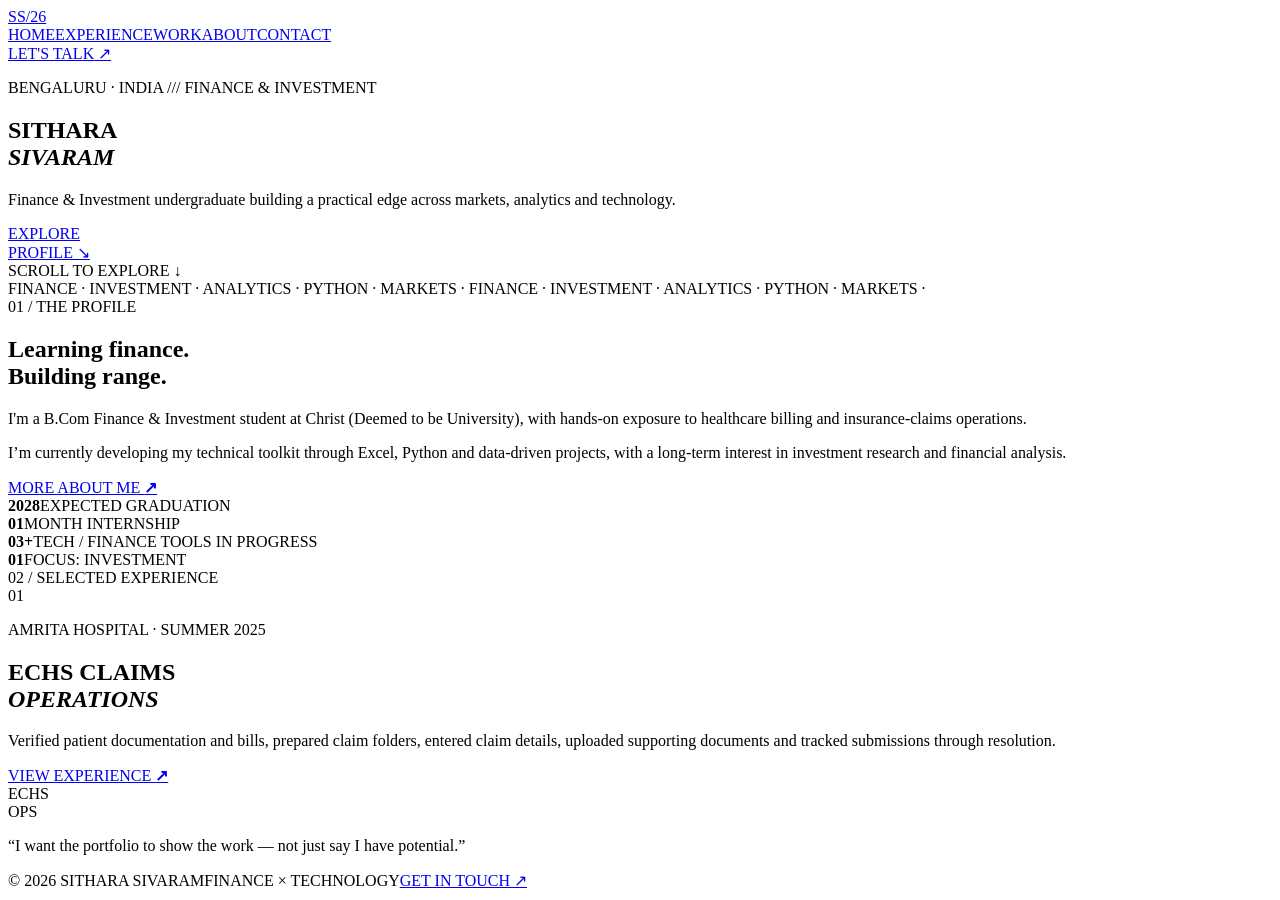
==== index.html @ b11762ed "Build animated portfolio homepage" ====
<!doctype html><html lang="en"><head><meta charset="utf-8"><meta name="viewport" content="width=device-width,initial-scale=1"><meta name="description" content="Sithara Sivaram — Finance & Investment portfolio"><title>SITHARA — Finance × Investment</title><link rel="preconnect" href="https://fonts.googleapis.com"><link rel="preconnect" href="https://fonts.gstatic.com" crossorigin><link href="https://fonts.googleapis.com/css2?family=DM+Mono:wght@400;500&family=Space+Grotesk:wght@400;500;600;700&display=swap" rel="stylesheet"><link rel="stylesheet" href="styles.css"></head><body><div class="noise"></div><div class="cursor"></div><header class="nav"><a class="logo" href="index.html">SS<span>/26</span></a><nav><a class="active" href="index.html">HOME</a><a href="experience.html">EXPERIENCE</a><a href="work.html">WORK</a><a href="about.html">ABOUT</a><a href="contact.html">CONTACT</a></nav><a class="nav-cta" href="contact.html">LET'S TALK ↗</a></header><main><section class="hero"><div class="hero-orb orb-a"></div><div class="hero-orb orb-b"></div><p class="eyebrow reveal">BENGALURU · INDIA <span>///</span> FINANCE & INVESTMENT</p><h1 class="reveal delay-1">SITHARA<br><em>SIVARAM</em></h1><div class="hero-bottom reveal delay-2"><p>Finance & Investment undergraduate building a practical edge across markets, analytics and technology.</p><a class="circle-link" href="experience.html">EXPLORE<br>PROFILE ↘</a></div><div class="scroll">SCROLL TO EXPLORE <span>↓</span></div></section><section class="marquee"><div>FINANCE · INVESTMENT · ANALYTICS · PYTHON · MARKETS · FINANCE · INVESTMENT · ANALYTICS · PYTHON · MARKETS · </div></section><section class="intro section-pad"><div class="section-label">01 / THE PROFILE</div><div class="split"><h2>Learning finance.<br><span>Building range.</span></h2><div><p class="large-copy">I'm a B.Com Finance & Investment student at Christ (Deemed to be University), with hands-on exposure to healthcare billing and insurance-claims operations.</p><p>I’m currently developing my technical toolkit through Excel, Python and data-driven projects, with a long-term interest in investment research and financial analysis.</p><a class="text-link" href="about.html">MORE ABOUT ME <b>↗</b></a></div></div></section><section class="stats"><div><strong>2028</strong><span>EXPECTED GRADUATION</span></div><div><strong>01</strong><span>MONTH INTERNSHIP</span></div><div><strong>03+</strong><span>TECH / FINANCE TOOLS IN PROGRESS</span></div><div><strong>01</strong><span>FOCUS: INVESTMENT</span></div></section><section class="feature section-pad"><div class="section-label">02 / SELECTED EXPERIENCE</div><div class="feature-card"><div class="card-number">01</div><div><p class="eyebrow">AMRITA HOSPITAL · SUMMER 2025</p><h2>ECHS CLAIMS<br><em>OPERATIONS</em></h2><p>Verified patient documentation and bills, prepared claim folders, entered claim details, uploaded supporting documents and tracked submissions through resolution.</p><a class="text-link" href="experience.html">VIEW EXPERIENCE <b>↗</b></a></div><div class="card-mark">ECHS<br>OPS</div></div></section><section class="statement"><p>“I want the portfolio to show the work — not just say I have potential.”</p></section></main><footer><span>© 2026 SITHARA SIVARAM</span><span>FINANCE × TECHNOLOGY</span><a href="contact.html">GET IN TOUCH ↗</a></footer><script src="script.js"></script></body></html>
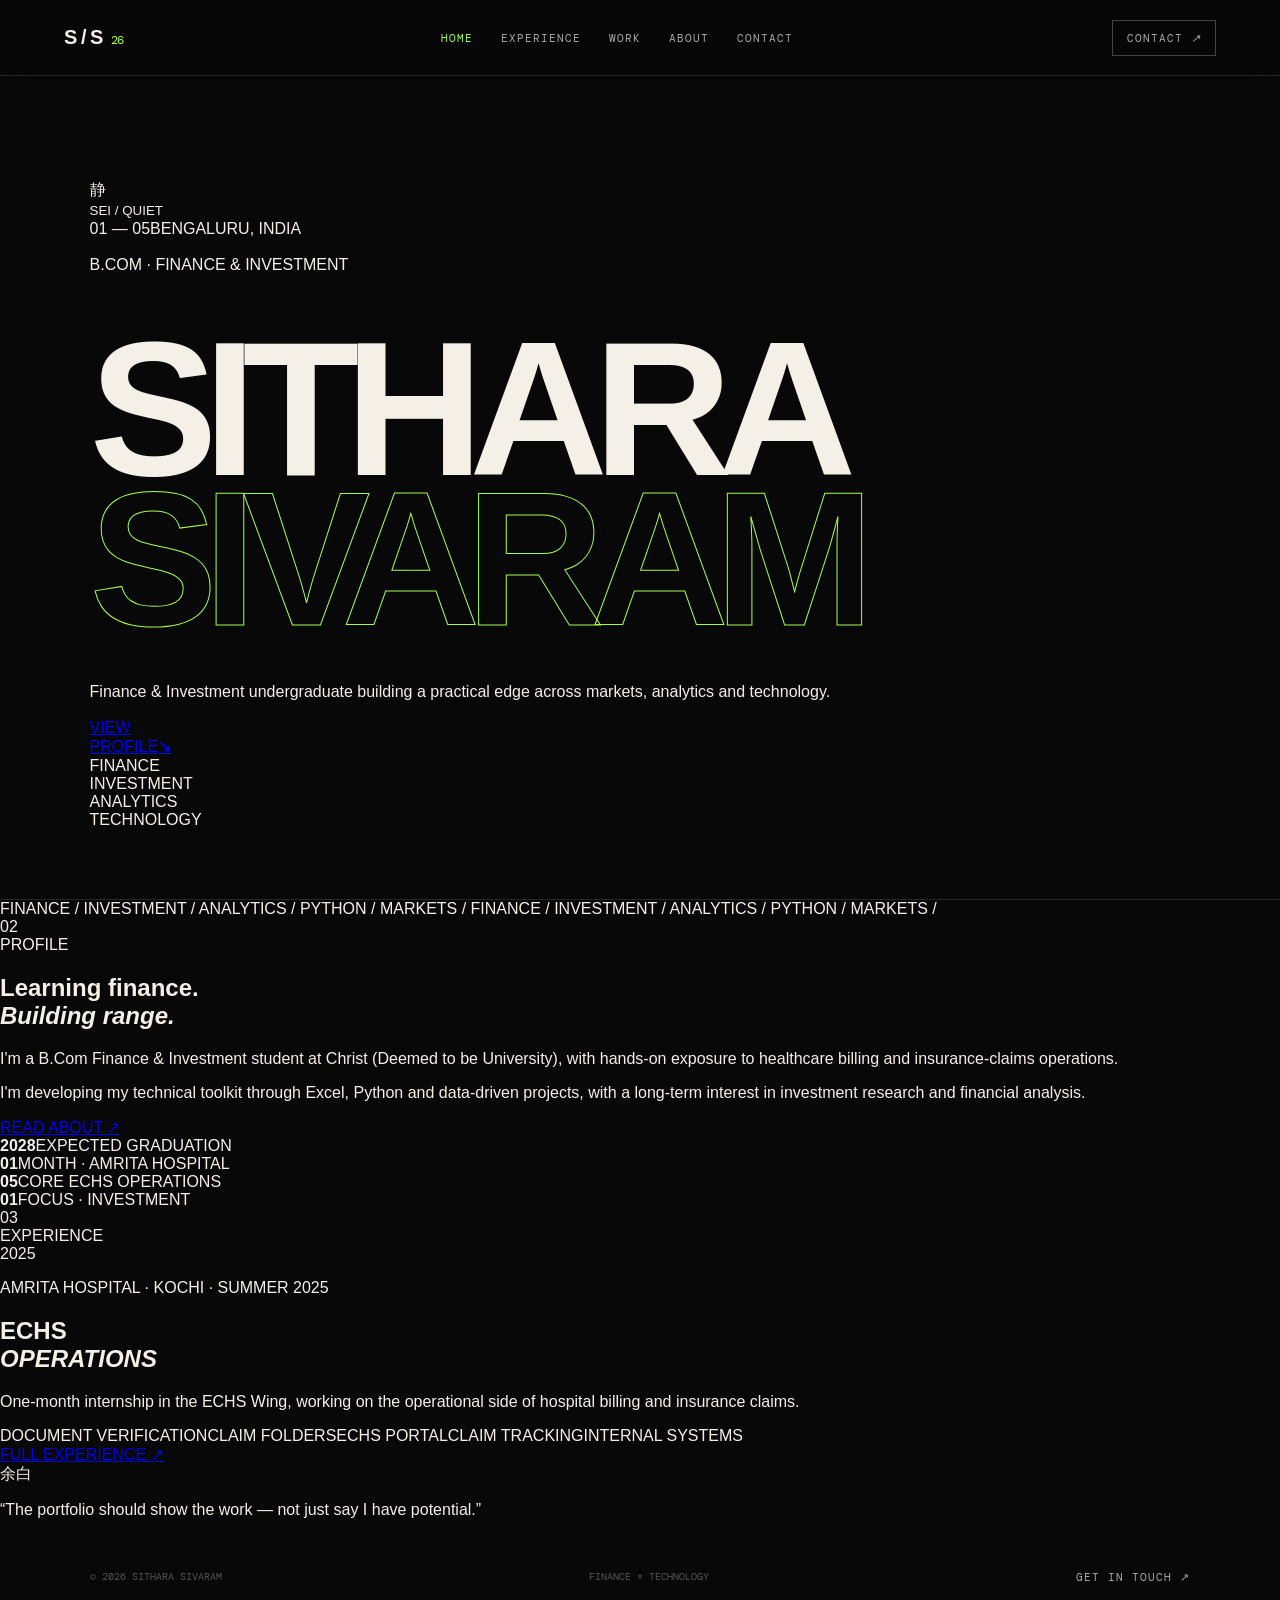
==== commit ed045999: "Redesign portfolio landing page in Japanese zen editorial style" ====
--- a/index.html
+++ b/index.html
@@ -1 +1 @@
-<!doctype html><html lang="en"><head><meta charset="utf-8"><meta name="viewport" content="width=device-width,initial-scale=1"><meta name="description" content="Sithara Sivaram — Finance & Investment portfolio"><title>SITHARA — Finance × Investment</title><link rel="preconnect" href="https://fonts.googleapis.com"><link rel="preconnect" href="https://fonts.gstatic.com" crossorigin><link href="https://fonts.googleapis.com/css2?family=DM+Mono:wght@400;500&family=Space+Grotesk:wght@400;500;600;700&display=swap" rel="stylesheet"><link rel="stylesheet" href="styles.css"></head><body><div class="noise"></div><div class="cursor"></div><header class="nav"><a class="logo" href="index.html">SS<span>/26</span></a><nav><a class="active" href="index.html">HOME</a><a href="experience.html">EXPERIENCE</a><a href="work.html">WORK</a><a href="about.html">ABOUT</a><a href="contact.html">CONTACT</a></nav><a class="nav-cta" href="contact.html">LET'S TALK ↗</a></header><main><section class="hero"><div class="hero-orb orb-a"></div><div class="hero-orb orb-b"></div><p class="eyebrow reveal">BENGALURU · INDIA <span>///</span> FINANCE & INVESTMENT</p><h1 class="reveal delay-1">SITHARA<br><em>SIVARAM</em></h1><div class="hero-bottom reveal delay-2"><p>Finance & Investment undergraduate building a practical edge across markets, analytics and technology.</p><a class="circle-link" href="experience.html">EXPLORE<br>PROFILE ↘</a></div><div class="scroll">SCROLL TO EXPLORE <span>↓</span></div></section><section class="marquee"><div>FINANCE · INVESTMENT · ANALYTICS · PYTHON · MARKETS · FINANCE · INVESTMENT · ANALYTICS · PYTHON · MARKETS · </div></section><section class="intro section-pad"><div class="section-label">01 / THE PROFILE</div><div class="split"><h2>Learning finance.<br><span>Building range.</span></h2><div><p class="large-copy">I'm a B.Com Finance & Investment student at Christ (Deemed to be University), with hands-on exposure to healthcare billing and insurance-claims operations.</p><p>I’m currently developing my technical toolkit through Excel, Python and data-driven projects, with a long-term interest in investment research and financial analysis.</p><a class="text-link" href="about.html">MORE ABOUT ME <b>↗</b></a></div></div></section><section class="stats"><div><strong>2028</strong><span>EXPECTED GRADUATION</span></div><div><strong>01</strong><span>MONTH INTERNSHIP</span></div><div><strong>03+</strong><span>TECH / FINANCE TOOLS IN PROGRESS</span></div><div><strong>01</strong><span>FOCUS: INVESTMENT</span></div></section><section class="feature section-pad"><div class="section-label">02 / SELECTED EXPERIENCE</div><div class="feature-card"><div class="card-number">01</div><div><p class="eyebrow">AMRITA HOSPITAL · SUMMER 2025</p><h2>ECHS CLAIMS<br><em>OPERATIONS</em></h2><p>Verified patient documentation and bills, prepared claim folders, entered claim details, uploaded supporting documents and tracked submissions through resolution.</p><a class="text-link" href="experience.html">VIEW EXPERIENCE <b>↗</b></a></div><div class="card-mark">ECHS<br>OPS</div></div></section><section class="statement"><p>“I want the portfolio to show the work — not just say I have potential.”</p></section></main><footer><span>© 2026 SITHARA SIVARAM</span><span>FINANCE × TECHNOLOGY</span><a href="contact.html">GET IN TOUCH ↗</a></footer><script src="script.js"></script></body></html>+<!doctype html><html lang="en"><head><meta charset="utf-8"><meta name="viewport" content="width=device-width,initial-scale=1"><meta name="description" content="Sithara Sivaram — Finance & Investment portfolio"><title>Sithara Sivaram — Finance & Investment</title><link rel="preconnect" href="https://fonts.googleapis.com"><link rel="preconnect" href="https://fonts.gstatic.com" crossorigin><link href="https://fonts.googleapis.com/css2?family=DM+Sans:wght@400;500;600&family=DM+Mono:wght@400;500&family=Playfair+Display:ital,wght@0,500;0,600;1,500;1,600&display=swap" rel="stylesheet"><link rel="stylesheet" href="styles.css"></head><body><div class="grain"></div><div class="cursor"></div><header class="nav"><a class="logo" href="index.html">S / S <span>26</span></a><nav><a class="active" href="index.html">HOME</a><a href="experience.html">EXPERIENCE</a><a href="work.html">WORK</a><a href="about.html">ABOUT</a><a href="contact.html">CONTACT</a></nav><a class="nav-cta" href="contact.html">CONTACT <i>↗</i></a></header><main><section class="hero zen-grid"><div class="hero-jp">静<br><small>SEI / QUIET</small></div><div class="hero-meta"><span>01 — 05</span><span>BENGALURU, INDIA</span></div><div class="hero-title"><p class="kicker reveal">B.COM · FINANCE & INVESTMENT</p><h1 class="reveal delay-1">SITHARA<br><em>SIVARAM</em></h1><div class="hero-rule"></div><p class="hero-intro reveal delay-2">Finance & Investment undergraduate building a practical edge across markets, analytics and technology.</p></div><a class="hero-stamp" href="experience.html"><span>VIEW<br>PROFILE</span><b>↘</b></a><div class="hero-side">FINANCE<br>INVESTMENT<br>ANALYTICS<br>TECHNOLOGY</div></section><section class="ticker"><div>FINANCE / INVESTMENT / ANALYTICS / PYTHON / MARKETS / FINANCE / INVESTMENT / ANALYTICS / PYTHON / MARKETS /</div></section><section class="profile section"><div class="section-index">02<br><span>PROFILE</span></div><div class="editorial-grid"><div><h2>Learning finance.<br><em>Building range.</em></h2></div><div class="copy"><p class="lead">I'm a B.Com Finance & Investment student at Christ (Deemed to be University), with hands-on exposure to healthcare billing and insurance-claims operations.</p><p>I'm developing my technical toolkit through Excel, Python and data-driven projects, with a long-term interest in investment research and financial analysis.</p><a class="line-link" href="about.html">READ ABOUT <span>↗</span></a></div></div></section><section class="numbers"><div><strong>2028</strong><span>EXPECTED GRADUATION</span></div><div><strong>01</strong><span>MONTH · AMRITA HOSPITAL</span></div><div><strong>05</strong><span>CORE ECHS OPERATIONS</span></div><div><strong>01</strong><span>FOCUS · INVESTMENT</span></div></section><section class="experience-teaser section"><div class="section-index">03<br><span>EXPERIENCE</span></div><div class="experience-layout"><div class="vertical-year">2025</div><div><p class="kicker">AMRITA HOSPITAL · KOCHI · SUMMER 2025</p><h2>ECHS<br><em>OPERATIONS</em></h2><p class="lead">One-month internship in the ECHS Wing, working on the operational side of hospital billing and insurance claims.</p><div class="mini-list"><span>DOCUMENT VERIFICATION</span><span>CLAIM FOLDERS</span><span>ECHS PORTAL</span><span>CLAIM TRACKING</span><span>INTERNAL SYSTEMS</span></div><a class="line-link" href="experience.html">FULL EXPERIENCE <span>↗</span></a></div></div></section><section class="manifesto"><div class="manifesto-mark">余白</div><p>“The portfolio should show the work — not just say I have potential.”</p></section></main><footer><span>© 2026 SITHARA SIVARAM</span><span>FINANCE × TECHNOLOGY</span><a href="contact.html">GET IN TOUCH ↗</a></footer><script src="script.js"></script></body></html>
--- a/styles.css
+++ b/styles.css
@@ -0,0 +1,2 @@
+*{box-sizing:border-box}html{scroll-behavior:smooth}body{margin:0;background:#080808;color:#f4f0e8;font-family:'Space Grotesk',sans-serif;overflow-x:hidden}.noise{position:fixed;inset:0;pointer-events:none;opacity:.045;z-index:50;background-image:url("data:image/svg+xml,%3Csvg viewBox='0 0 180 180' xmlns='http://www.w3.org/2000/svg'%3E%3Cfilter id='n'%3E%3CfeTurbulence type='fractalNoise' baseFrequency='.9' numOctaves='3' stitchTiles='stitch'/%3E%3C/filter%3E%3Crect width='100%25' height='100%25' filter='url(%23n)'/%3E%3C/svg%3E")}.nav{height:76px;padding:0 5vw;display:flex;align-items:center;justify-content:space-between;border-bottom:1px solid #262626;position:fixed;top:0;left:0;right:0;background:#080808dd;backdrop-filter:blur(18px);z-index:40}.logo{font-weight:700;font-size:20px;letter-spacing:-1px;color:#f4f0e8;text-decoration:none}.logo span{font:12px 'DM Mono';color:#a5ff4b;margin-left:4px}.nav nav{display:flex;gap:28px}.nav nav a,.nav-cta,footer a{font:11px 'DM Mono';letter-spacing:1px;color:#aaa;text-decoration:none;transition:.25s}.nav nav a:hover,.nav nav .active,.nav-cta:hover,footer a:hover{color:#a5ff4b}.nav-cta{border:1px solid #444;padding:10px 14px}.hero{min-height:100vh;padding:180px 7vw 70px;position:relative;display:flex;flex-direction:column;justify-content:space-between;overflow:hidden;border-bottom:1px solid #262626}.eyebrow,.section-label,.scroll{font:11px 'DM Mono';letter-spacing:1.5px;color:#929292}.eyebrow span{color:#a5ff4b}.hero h1{font-size:clamp(72px,15vw,210px);line-height:.78;letter-spacing:-.075em;margin:60px 0 50px;font-weight:600;position:relative;z-index:2}.hero h1 em,.feature-card h2 em{font-style:normal;color:#a5ff4b;-webkit-text-stroke:1px #a5ff4b;color:transparent}.hero-bottom{display:flex;justify-content:space-between;align-items:end;max-width:780px}.hero-bottom p{font-size:18px;line-height:1.5;max-width:450px;color:#b8b8b8}.circle-link{width:110px;height:110px;border:1px solid #555;border-radius:50%;display:grid;place-items:center;text-align:center;font:10px 'DM Mono';color:#f4f0e8;text-decoration:none;transition:.4s}.circle-link:hover{background:#a5ff4b;color:#080808;border-color:#a5ff4b;transform:rotate(12deg) scale(1.08)}.scroll{position:absolute;bottom:28px;right:7vw}.scroll span{color:#a5ff4b;margin-left:8px}.hero-orb{position:absolute;border-radius:50%;filter:blur(1px);opacity:.16}.orb-a{width:520px;height:520px;background:#a5ff4b;right:-220px;top:150px}.orb-b{width:280px;height:280px;background:#fff;right:18%;top:40%;opacity:.035}.marquee{overflow:hidden;border-bottom:1px solid #262626;white-space:nowrap;background:#a5ff4b;color:#080808}.marquee div{font-size:28px;font-weight:700;letter-spacing:-1px;padding:13px 0;animation:marquee 20s linear infinite}.section-pad{padding:130px 7vw}.section-label{margin-bottom:70px;color:#666}.split{display:grid;grid-template-columns:1.2fr 1fr;gap:10vw}.split h2{font-size:clamp(48px,7vw,100px);line-height:.9;letter-spacing:-.06em;margin:0}.split h2 span{color:#555}.large-copy{font-size:24px!important;line-height:1.35!important;color:#eee!important}.split p{font-size:16px;line-height:1.8;color:#999;max-width:580px}.text-link{display:inline-block;margin-top:35px;color:#a5ff4b;text-decoration:none;font:11px 'DM Mono';letter-spacing:1px;border-bottom:1px solid #a5ff4b;padding-bottom:8px}.text-link b{margin-left:14px}.stats{display:grid;grid-template-columns:repeat(4,1fr);border-top:1px solid #262626;border-bottom:1px solid #262626}.stats div{padding:45px 7vw;border-right:1px solid #262626}.stats div:last-child{border:0}.stats strong{display:block;font-size:52px;letter-spacing:-3px}.stats span{font:10px 'DM Mono';color:#666}.feature-card{min-height:480px;border:1px solid #333;display:grid;grid-template-columns:90px 1fr 180px;padding:45px;position:relative;overflow:hidden;transition:.4s}.feature-card:hover{border-color:#a5ff4b;transform:translateY(-8px)}.card-number{font:14px 'DM Mono';color:#666}.feature-card h2{font-size:clamp(55px,8vw,110px);line-height:.82;letter-spacing:-.07em;margin:25px 0}.feature-card p{max-width:600px;color:#999;line-height:1.7}.card-mark{font:700 70px/0.8 'DM Mono';color:#1c1c1c;align-self:center;transform:rotate(90deg);text-align:center}.statement{padding:170px 7vw;border-top:1px solid #262626;border-bottom:1px solid #262626}.statement p{font-size:clamp(42px,7vw,100px);line-height:.92;letter-spacing:-.06em;max-width:1100px;margin:0}.statement p:before{content:'“';color:#a5ff4b}footer{padding:35px 7vw;display:flex;justify-content:space-between;color:#555;font:10px 'DM Mono'}footer a{color:#aaa}.reveal{opacity:0;transform:translateY(30px);animation:reveal .9s cubic-bezier(.2,.8,.2,1) forwards}.delay-1{animation-delay:.12s}.delay-2{animation-delay:.24s}@keyframes reveal{to{opacity:1;transform:none}}@keyframes marquee{to{transform:translateX(-50%)}}@media(max-width:800px){.nav nav{display:none}.hero{padding-left:6vw;padding-right:6vw}.hero h1{font-size:21vw}.hero-bottom{display:block}.circle-link{margin-top:20px}.stats{grid-template-columns:1fr 1fr}.stats div{padding:28px 6vw}.split{grid-template-columns:1fr;gap:50px}.feature-card{grid-template-columns:35px 1fr;padding:25px}.card-mark{display:none}footer{flex-direction:column;gap:12px}}
+@media(prefers-reduced-motion:reduce){*,*:before,*:after{animation-duration:.01ms!important;animation-iteration-count:1!important;scroll-behavior:auto!important;transition:none!important}}
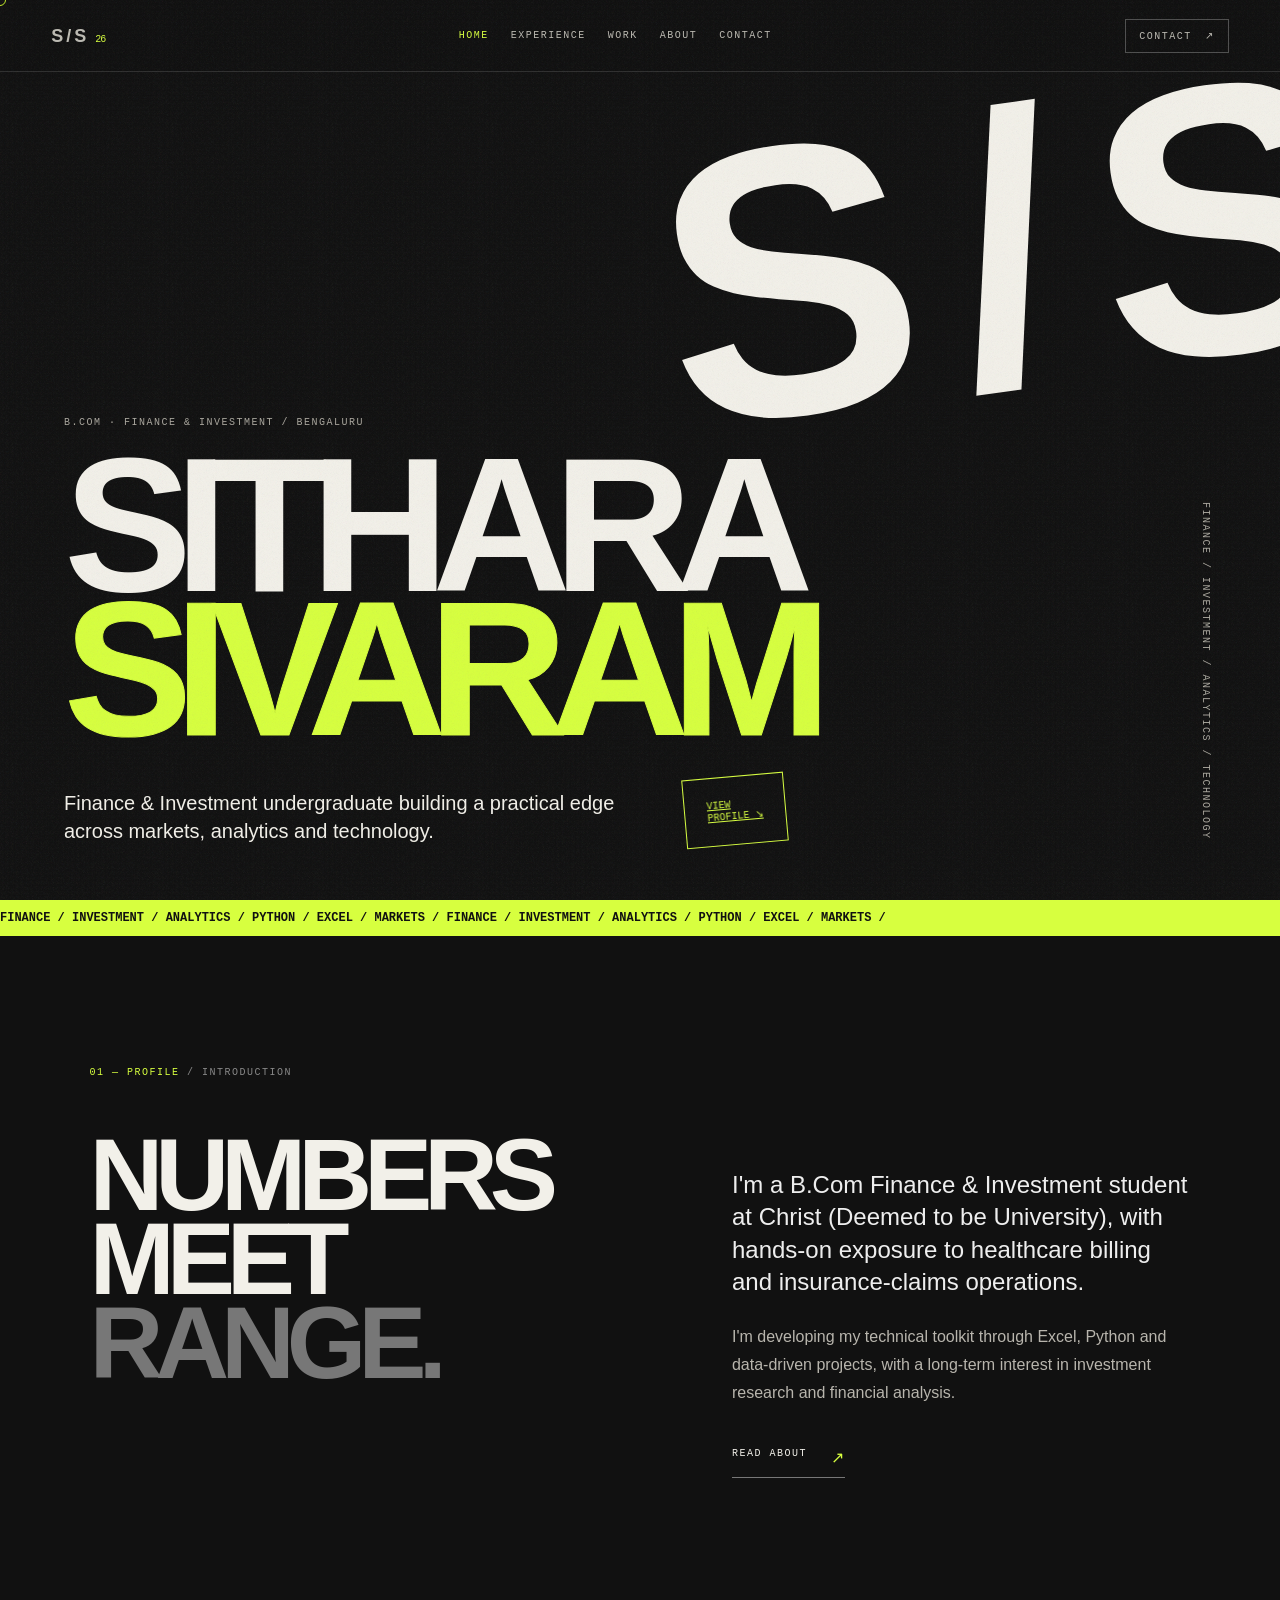
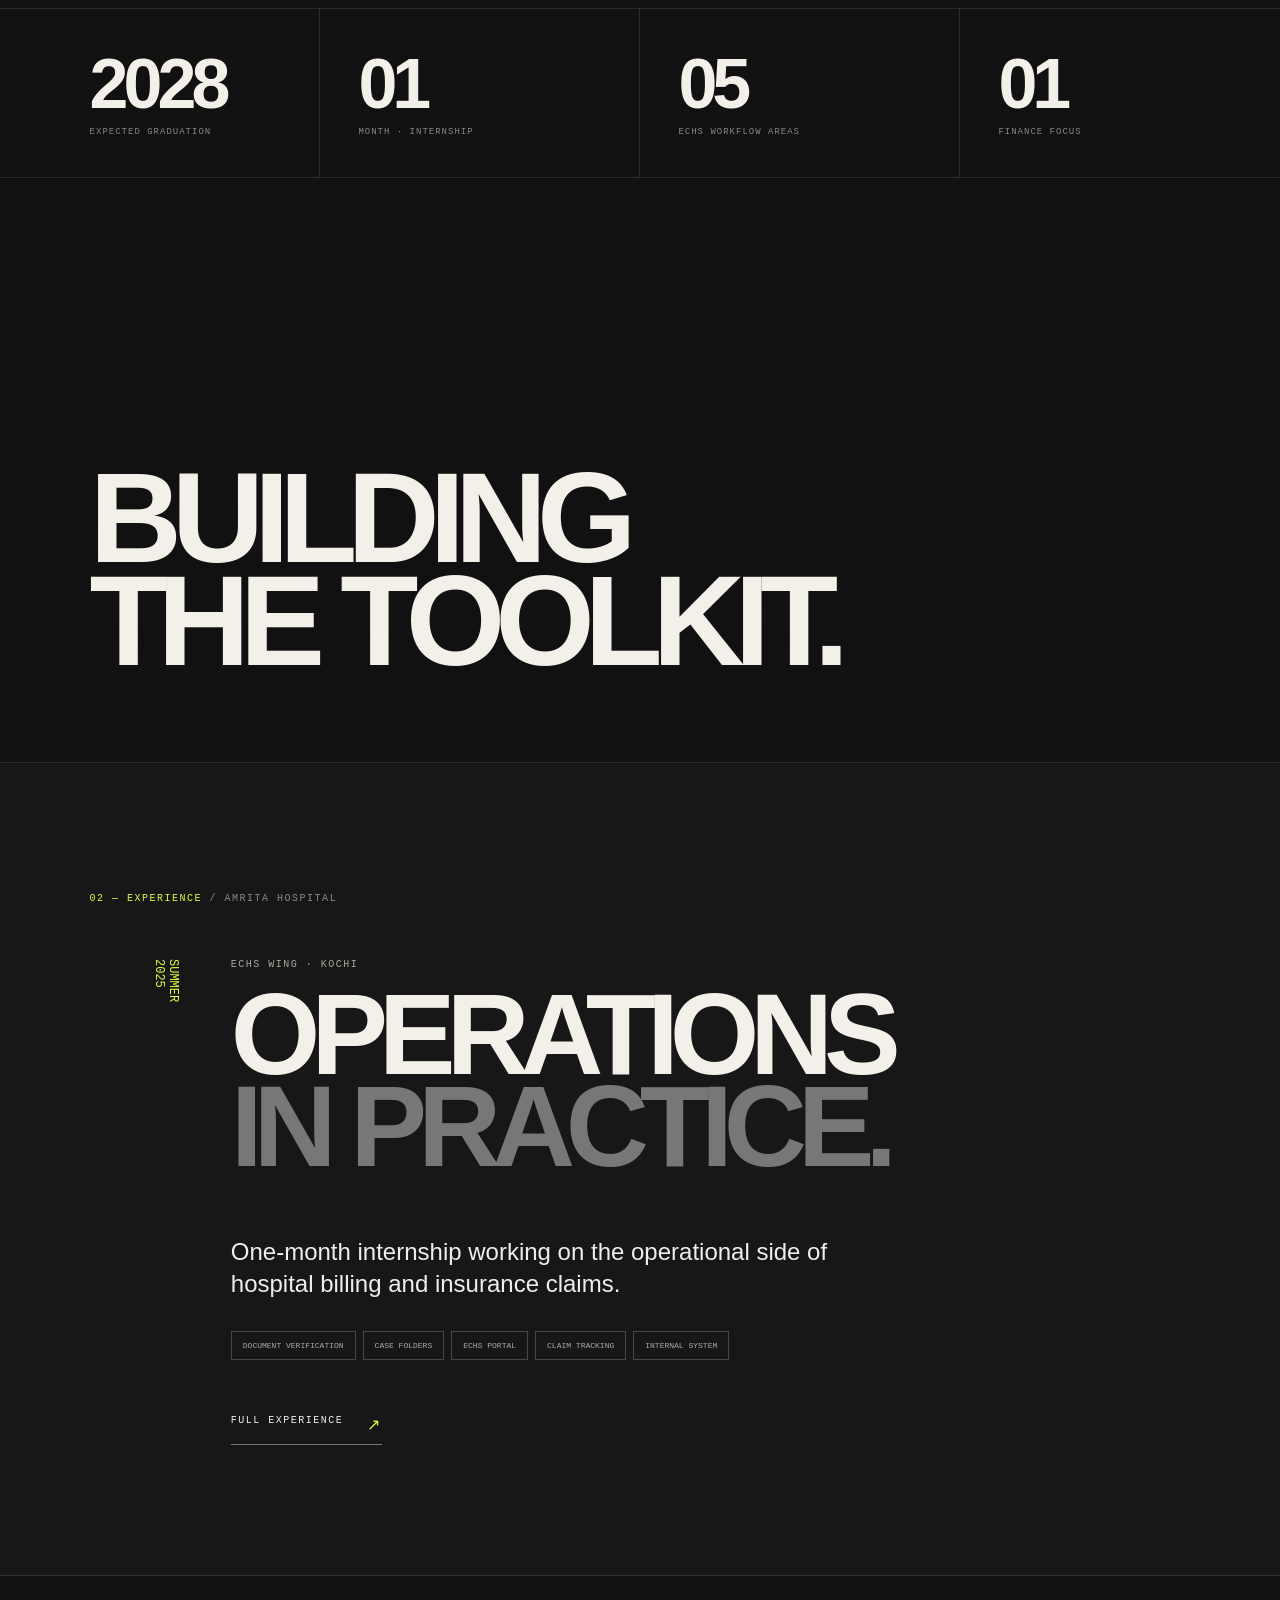
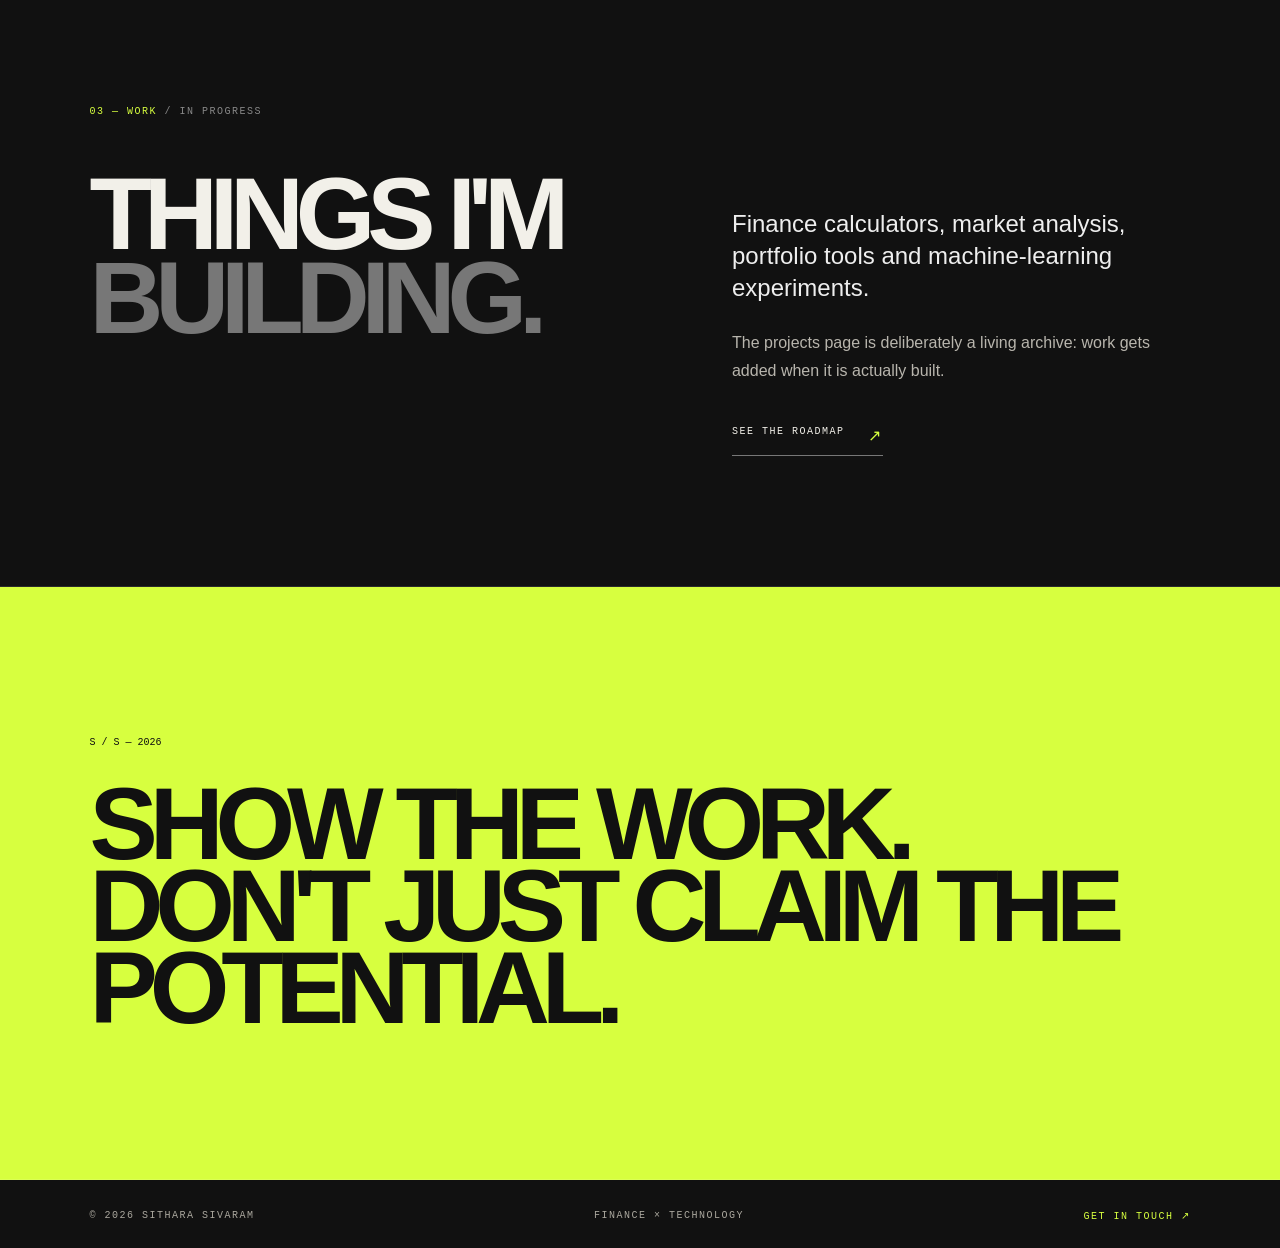
==== commit fbd70c1d: "Rebuild homepage as brutalist editorial portfolio" ====
--- a/index.html
+++ b/index.html
@@ -1 +1 @@
-<!doctype html><html lang="en"><head><meta charset="utf-8"><meta name="viewport" content="width=device-width,initial-scale=1"><meta name="description" content="Sithara Sivaram — Finance & Investment portfolio"><title>Sithara Sivaram — Finance & Investment</title><link rel="preconnect" href="https://fonts.googleapis.com"><link rel="preconnect" href="https://fonts.gstatic.com" crossorigin><link href="https://fonts.googleapis.com/css2?family=DM+Sans:wght@400;500;600&family=DM+Mono:wght@400;500&family=Playfair+Display:ital,wght@0,500;0,600;1,500;1,600&display=swap" rel="stylesheet"><link rel="stylesheet" href="styles.css"></head><body><div class="grain"></div><div class="cursor"></div><header class="nav"><a class="logo" href="index.html">S / S <span>26</span></a><nav><a class="active" href="index.html">HOME</a><a href="experience.html">EXPERIENCE</a><a href="work.html">WORK</a><a href="about.html">ABOUT</a><a href="contact.html">CONTACT</a></nav><a class="nav-cta" href="contact.html">CONTACT <i>↗</i></a></header><main><section class="hero zen-grid"><div class="hero-jp">静<br><small>SEI / QUIET</small></div><div class="hero-meta"><span>01 — 05</span><span>BENGALURU, INDIA</span></div><div class="hero-title"><p class="kicker reveal">B.COM · FINANCE & INVESTMENT</p><h1 class="reveal delay-1">SITHARA<br><em>SIVARAM</em></h1><div class="hero-rule"></div><p class="hero-intro reveal delay-2">Finance & Investment undergraduate building a practical edge across markets, analytics and technology.</p></div><a class="hero-stamp" href="experience.html"><span>VIEW<br>PROFILE</span><b>↘</b></a><div class="hero-side">FINANCE<br>INVESTMENT<br>ANALYTICS<br>TECHNOLOGY</div></section><section class="ticker"><div>FINANCE / INVESTMENT / ANALYTICS / PYTHON / MARKETS / FINANCE / INVESTMENT / ANALYTICS / PYTHON / MARKETS /</div></section><section class="profile section"><div class="section-index">02<br><span>PROFILE</span></div><div class="editorial-grid"><div><h2>Learning finance.<br><em>Building range.</em></h2></div><div class="copy"><p class="lead">I'm a B.Com Finance & Investment student at Christ (Deemed to be University), with hands-on exposure to healthcare billing and insurance-claims operations.</p><p>I'm developing my technical toolkit through Excel, Python and data-driven projects, with a long-term interest in investment research and financial analysis.</p><a class="line-link" href="about.html">READ ABOUT <span>↗</span></a></div></div></section><section class="numbers"><div><strong>2028</strong><span>EXPECTED GRADUATION</span></div><div><strong>01</strong><span>MONTH · AMRITA HOSPITAL</span></div><div><strong>05</strong><span>CORE ECHS OPERATIONS</span></div><div><strong>01</strong><span>FOCUS · INVESTMENT</span></div></section><section class="experience-teaser section"><div class="section-index">03<br><span>EXPERIENCE</span></div><div class="experience-layout"><div class="vertical-year">2025</div><div><p class="kicker">AMRITA HOSPITAL · KOCHI · SUMMER 2025</p><h2>ECHS<br><em>OPERATIONS</em></h2><p class="lead">One-month internship in the ECHS Wing, working on the operational side of hospital billing and insurance claims.</p><div class="mini-list"><span>DOCUMENT VERIFICATION</span><span>CLAIM FOLDERS</span><span>ECHS PORTAL</span><span>CLAIM TRACKING</span><span>INTERNAL SYSTEMS</span></div><a class="line-link" href="experience.html">FULL EXPERIENCE <span>↗</span></a></div></div></section><section class="manifesto"><div class="manifesto-mark">余白</div><p>“The portfolio should show the work — not just say I have potential.”</p></section></main><footer><span>© 2026 SITHARA SIVARAM</span><span>FINANCE × TECHNOLOGY</span><a href="contact.html">GET IN TOUCH ↗</a></footer><script src="script.js"></script></body></html>+<!doctype html><html lang="en"><head><meta charset="utf-8"><meta name="viewport" content="width=device-width,initial-scale=1"><meta name="description" content="Sithara Sivaram — Finance & Investment portfolio"><title>Sithara Sivaram — Finance & Investment</title><link rel="stylesheet" href="styles.css"></head><body><div class="progress"></div><div class="grain"></div><div class="cursor"></div><header class="nav"><a class="logo" href="index.html">S / S <span>26</span></a><nav><a class="active" href="index.html">HOME</a><a href="experience.html">EXPERIENCE</a><a href="work.html">WORK</a><a href="about.html">ABOUT</a><a href="contact.html">CONTACT</a></nav><a class="nav-cta" href="contact.html">CONTACT <i>↗</i></a></header><main><section class="hero"><div class="hero-content"><div class="eyebrow reveal">B.COM · FINANCE & INVESTMENT / BENGALURU</div><h1 class="reveal delay-1">SITHARA<br><em>SIVARAM</em></h1><div class="hero-sub"><p class="hero-intro reveal delay-2">Finance & Investment undergraduate building a practical edge across markets, analytics and technology.</p><a class="stamp" href="experience.html">VIEW<br>PROFILE ↘</a></div></div><div class="hero-side">FINANCE / INVESTMENT / ANALYTICS / TECHNOLOGY</div></section><section class="ticker"><div>FINANCE / INVESTMENT / ANALYTICS / PYTHON / EXCEL / MARKETS / FINANCE / INVESTMENT / ANALYTICS / PYTHON / EXCEL / MARKETS /</div></section><section class="section"><div class="section-index">01 — PROFILE <span>/ INTRODUCTION</span></div><div class="editorial-grid"><div><h2>NUMBERS<br>MEET <em>RANGE.</em></h2></div><div class="copy"><p class="lead">I'm a B.Com Finance & Investment student at Christ (Deemed to be University), with hands-on exposure to healthcare billing and insurance-claims operations.</p><p>I'm developing my technical toolkit through Excel, Python and data-driven projects, with a long-term interest in investment research and financial analysis.</p><a class="line-link" href="about.html">READ ABOUT <span>↗</span></a></div></div></section><section class="numbers"><div><strong>2028</strong><span>EXPECTED GRADUATION</span></div><div><strong>01</strong><span>MONTH · INTERNSHIP</span></div><div><strong>05</strong><span>ECHS WORKFLOW AREAS</span></div><div><strong>01</strong><span>FINANCE FOCUS</span></div></section><section class="image-break"><h2>BUILDING<br><span>THE TOOLKIT.</span></h2></section><section class="section experience-teaser"><div class="section-index">02 — EXPERIENCE <span>/ AMRITA HOSPITAL</span></div><div class="experience-layout"><div class="vertical-year">SUMMER<br>2025</div><div><div class="eyebrow">ECHS WING · KOCHI</div><h2>OPERATIONS<br><em>IN PRACTICE.</em></h2><div class="copy"><p class="lead">One-month internship working on the operational side of hospital billing and insurance claims.</p></div><div class="mini-list"><span>DOCUMENT VERIFICATION</span><span>CASE FOLDERS</span><span>ECHS PORTAL</span><span>CLAIM TRACKING</span><span>INTERNAL SYSTEM</span></div><a class="line-link" href="experience.html">FULL EXPERIENCE <span>↗</span></a></div></div></section><section class="section"><div class="section-index">03 — WORK <span>/ IN PROGRESS</span></div><div class="editorial-grid"><div><h2>THINGS I'M<br><em>BUILDING.</em></h2></div><div class="copy"><p class="lead">Finance calculators, market analysis, portfolio tools and machine-learning experiments.</p><p>The projects page is deliberately a living archive: work gets added when it is actually built.</p><a class="line-link" href="work.html">SEE THE ROADMAP <span>↗</span></a></div></div></section><section class="manifesto"><div class="manifesto-mark">S / S — 2026</div><p>SHOW THE WORK.<br>DON'T JUST CLAIM THE POTENTIAL.</p></section></main><footer><span>© 2026 SITHARA SIVARAM</span><span>FINANCE × TECHNOLOGY</span><a href="contact.html">GET IN TOUCH ↗</a></footer><script src="script.js"></script></body></html>
--- a/styles.css
+++ b/styles.css
@@ -1,2 +1 @@
-*{box-sizing:border-box}html{scroll-behavior:smooth}body{margin:0;background:#080808;color:#f4f0e8;font-family:'Space Grotesk',sans-serif;overflow-x:hidden}.noise{position:fixed;inset:0;pointer-events:none;opacity:.045;z-index:50;background-image:url("data:image/svg+xml,%3Csvg viewBox='0 0 180 180' xmlns='http://www.w3.org/2000/svg'%3E%3Cfilter id='n'%3E%3CfeTurbulence type='fractalNoise' baseFrequency='.9' numOctaves='3' stitchTiles='stitch'/%3E%3C/filter%3E%3Crect width='100%25' height='100%25' filter='url(%23n)'/%3E%3C/svg%3E")}.nav{height:76px;padding:0 5vw;display:flex;align-items:center;justify-content:space-between;border-bottom:1px solid #262626;position:fixed;top:0;left:0;right:0;background:#080808dd;backdrop-filter:blur(18px);z-index:40}.logo{font-weight:700;font-size:20px;letter-spacing:-1px;color:#f4f0e8;text-decoration:none}.logo span{font:12px 'DM Mono';color:#a5ff4b;margin-left:4px}.nav nav{display:flex;gap:28px}.nav nav a,.nav-cta,footer a{font:11px 'DM Mono';letter-spacing:1px;color:#aaa;text-decoration:none;transition:.25s}.nav nav a:hover,.nav nav .active,.nav-cta:hover,footer a:hover{color:#a5ff4b}.nav-cta{border:1px solid #444;padding:10px 14px}.hero{min-height:100vh;padding:180px 7vw 70px;position:relative;display:flex;flex-direction:column;justify-content:space-between;overflow:hidden;border-bottom:1px solid #262626}.eyebrow,.section-label,.scroll{font:11px 'DM Mono';letter-spacing:1.5px;color:#929292}.eyebrow span{color:#a5ff4b}.hero h1{font-size:clamp(72px,15vw,210px);line-height:.78;letter-spacing:-.075em;margin:60px 0 50px;font-weight:600;position:relative;z-index:2}.hero h1 em,.feature-card h2 em{font-style:normal;color:#a5ff4b;-webkit-text-stroke:1px #a5ff4b;color:transparent}.hero-bottom{display:flex;justify-content:space-between;align-items:end;max-width:780px}.hero-bottom p{font-size:18px;line-height:1.5;max-width:450px;color:#b8b8b8}.circle-link{width:110px;height:110px;border:1px solid #555;border-radius:50%;display:grid;place-items:center;text-align:center;font:10px 'DM Mono';color:#f4f0e8;text-decoration:none;transition:.4s}.circle-link:hover{background:#a5ff4b;color:#080808;border-color:#a5ff4b;transform:rotate(12deg) scale(1.08)}.scroll{position:absolute;bottom:28px;right:7vw}.scroll span{color:#a5ff4b;margin-left:8px}.hero-orb{position:absolute;border-radius:50%;filter:blur(1px);opacity:.16}.orb-a{width:520px;height:520px;background:#a5ff4b;right:-220px;top:150px}.orb-b{width:280px;height:280px;background:#fff;right:18%;top:40%;opacity:.035}.marquee{overflow:hidden;border-bottom:1px solid #262626;white-space:nowrap;background:#a5ff4b;color:#080808}.marquee div{font-size:28px;font-weight:700;letter-spacing:-1px;padding:13px 0;animation:marquee 20s linear infinite}.section-pad{padding:130px 7vw}.section-label{margin-bottom:70px;color:#666}.split{display:grid;grid-template-columns:1.2fr 1fr;gap:10vw}.split h2{font-size:clamp(48px,7vw,100px);line-height:.9;letter-spacing:-.06em;margin:0}.split h2 span{color:#555}.large-copy{font-size:24px!important;line-height:1.35!important;color:#eee!important}.split p{font-size:16px;line-height:1.8;color:#999;max-width:580px}.text-link{display:inline-block;margin-top:35px;color:#a5ff4b;text-decoration:none;font:11px 'DM Mono';letter-spacing:1px;border-bottom:1px solid #a5ff4b;padding-bottom:8px}.text-link b{margin-left:14px}.stats{display:grid;grid-template-columns:repeat(4,1fr);border-top:1px solid #262626;border-bottom:1px solid #262626}.stats div{padding:45px 7vw;border-right:1px solid #262626}.stats div:last-child{border:0}.stats strong{display:block;font-size:52px;letter-spacing:-3px}.stats span{font:10px 'DM Mono';color:#666}.feature-card{min-height:480px;border:1px solid #333;display:grid;grid-template-columns:90px 1fr 180px;padding:45px;position:relative;overflow:hidden;transition:.4s}.feature-card:hover{border-color:#a5ff4b;transform:translateY(-8px)}.card-number{font:14px 'DM Mono';color:#666}.feature-card h2{font-size:clamp(55px,8vw,110px);line-height:.82;letter-spacing:-.07em;margin:25px 0}.feature-card p{max-width:600px;color:#999;line-height:1.7}.card-mark{font:700 70px/0.8 'DM Mono';color:#1c1c1c;align-self:center;transform:rotate(90deg);text-align:center}.statement{padding:170px 7vw;border-top:1px solid #262626;border-bottom:1px solid #262626}.statement p{font-size:clamp(42px,7vw,100px);line-height:.92;letter-spacing:-.06em;max-width:1100px;margin:0}.statement p:before{content:'“';color:#a5ff4b}footer{padding:35px 7vw;display:flex;justify-content:space-between;color:#555;font:10px 'DM Mono'}footer a{color:#aaa}.reveal{opacity:0;transform:translateY(30px);animation:reveal .9s cubic-bezier(.2,.8,.2,1) forwards}.delay-1{animation-delay:.12s}.delay-2{animation-delay:.24s}@keyframes reveal{to{opacity:1;transform:none}}@keyframes marquee{to{transform:translateX(-50%)}}@media(max-width:800px){.nav nav{display:none}.hero{padding-left:6vw;padding-right:6vw}.hero h1{font-size:21vw}.hero-bottom{display:block}.circle-link{margin-top:20px}.stats{grid-template-columns:1fr 1fr}.stats div{padding:28px 6vw}.split{grid-template-columns:1fr;gap:50px}.feature-card{grid-template-columns:35px 1fr;padding:25px}.card-mark{display:none}footer{flex-direction:column;gap:12px}}
-@media(prefers-reduced-motion:reduce){*,*:before,*:after{animation-duration:.01ms!important;animation-iteration-count:1!important;scroll-behavior:auto!important;transition:none!important}}+*{box-sizing:border-box}html{scroll-behavior:smooth}body{margin:0;background:#111;color:#f2f0e9;font-family:Arial,Helvetica,sans-serif;overflow-x:hidden}.grain{position:fixed;inset:0;pointer-events:none;z-index:90;opacity:.07;background-image:url("data:image/svg+xml,%3Csvg xmlns='http://www.w3.org/2000/svg' width='160' height='160'%3E%3Cfilter id='n'%3E%3CfeTurbulence baseFrequency='.8' numOctaves='4' stitchTiles='stitch'/%3E%3C/filter%3E%3Crect width='100%25' height='100%25' filter='url(%23n)'/%3E%3C/svg%3E")}.cursor{position:fixed;width:12px;height:12px;border:1px solid #d7ff3f;border-radius:50%;pointer-events:none;z-index:100;transform:translate(-50%,-50%);transition:.25s;mix-blend-mode:difference}.cursor.on{width:45px;height:45px;background:#d7ff3f;border-color:#d7ff3f}.progress{position:fixed;left:0;top:0;height:3px;width:0;background:#d7ff3f;z-index:110}.nav{height:72px;padding:0 4vw;display:flex;align-items:center;justify-content:space-between;position:fixed;inset:0 0 auto;background:#111d;backdrop-filter:blur(16px);border-bottom:1px solid #ffffff22;z-index:50}.logo{font:800 18px/1 Arial;color:#f2f0e9;text-decoration:none;letter-spacing:-1px}.logo span{color:#d7ff3f;font:10px monospace;margin-left:6px}.nav nav{display:flex;gap:22px}.nav a{color:#bdbbb3;text-decoration:none}.nav nav a,.nav-cta,footer{font:10px monospace;letter-spacing:1.5px}.nav nav a:hover,.nav nav .active,.nav-cta:hover,footer a:hover{color:#d7ff3f}.nav-cta{border:1px solid #ffffff44;padding:10px 13px}.nav-cta i{font-style:normal;margin-left:6px}.hero{min-height:100vh;padding:120px 5vw 55px;position:relative;display:flex;align-items:flex-end;overflow:hidden;background:linear-gradient(90deg,#111c 0%,#1118 45%,#1113),url('https://images.unsplash.com/photo-1519501025264-65ba15a82390?auto=format&fit=crop&w=2200&q=85') center/cover}.hero:before{content:'S / S';position:absolute;right:-3vw;top:12vh;font:900 clamp(180px,30vw,520px)/.75 Arial;letter-spacing:-.09em;color:#fff08;transform:rotate(-8deg)}.hero-content{position:relative;z-index:2;max-width:1150px}.eyebrow,.section-index,.hero-side,.meta,.tag,footer{font-family:monospace;letter-spacing:1.5px;color:#aaa79e;font-size:10px}.hero h1{font-size:clamp(78px,15vw,220px);line-height:.75;letter-spacing:-.09em;margin:25px 0 35px;font-weight:900}.hero h1 em{font-style:normal;color:#d7ff3f;-webkit-text-stroke:1px #d7ff3f}.hero-sub{display:flex;gap:30px;align-items:flex-end;max-width:850px}.hero-intro{font-size:20px;line-height:1.4;max-width:590px;margin:0}.stamp{border:1px solid #d7ff3f;color:#d7ff3f;padding:22px;font:10px monospace;transform:rotate(-5deg);transition:.4s}.stamp:hover{background:#d7ff3f;color:#111;transform:rotate(4deg) scale(1.08)}.hero-side{position:absolute;right:5vw;bottom:60px;writing-mode:vertical-rl;line-height:2.1}.ticker{background:#d7ff3f;color:#111;white-space:nowrap;overflow:hidden;border-bottom:1px solid #111}.ticker div{padding:11px 0;font:700 12px monospace;animation:marquee 22s linear infinite}.section{padding:130px 7vw;border-bottom:1px solid #ffffff1c;position:relative}.section-index{margin-bottom:55px;color:#d7ff3f}.section-index span{color:#888}.editorial-grid{display:grid;grid-template-columns:1.15fr 1fr;gap:9vw}.section h2{font-size:clamp(54px,8vw,120px);line-height:.82;letter-spacing:-.08em;margin:0;font-weight:900}.section h2 em{font-style:normal;color:#777}.copy{padding-top:12px}.copy p{font-size:16px;line-height:1.75;color:#b8b5ad;max-width:600px}.copy .lead{font-size:24px;line-height:1.35;color:#eee}.line-link{display:inline-flex;gap:24px;color:#f2f0e9;text-decoration:none;border-bottom:1px solid #777;padding-bottom:9px;margin-top:25px;font:10px monospace;letter-spacing:1.5px}.line-link span{color:#d7ff3f;font-size:16px}.line-link:hover{gap:40px;color:#d7ff3f}.numbers{display:grid;grid-template-columns:repeat(4,1fr);border-bottom:1px solid #ffffff1c}.numbers div{padding:40px 3vw;border-right:1px solid #ffffff1c}.numbers div:first-child{padding-left:7vw}.numbers div:last-child{border:0}.numbers strong{display:block;font:900 70px/1 Arial;letter-spacing:-5px;color:#f2f0e9}.numbers span{display:block;margin-top:8px;font:9px monospace;letter-spacing:1px;color:#888}.image-break{min-height:65vh;background:linear-gradient(#1113,#111a),url('https://images.unsplash.com/photo-1511818966892-d7d671e672a2?auto=format&fit=crop&w=2200&q=85') center/cover fixed;display:flex;align-items:flex-end;padding:7vw;border-bottom:1px solid #ffffff1c}.image-break h2{font-size:clamp(55px,10vw,150px);line-height:.8;letter-spacing:-.08em;margin:0;max-width:900px}.experience-teaser{background:#171717}.experience-layout{display:grid;grid-template-columns:90px 1fr;gap:4vw}.vertical-year{font:12px monospace;color:#d7ff3f;writing-mode:vertical-rl}.experience-layout h2{font-size:clamp(60px,9vw,140px);line-height:.8;letter-spacing:-.08em;margin:18px 0 28px}.mini-list{display:flex;flex-wrap:wrap;gap:7px;margin:30px 0}.mini-list span{border:1px solid #ffffff35;padding:9px 11px;font:8px monospace;color:#aaa}.dark-card{border:1px solid #ffffff22;padding:30px;background:#0c0c0c}.manifesto{padding:150px 7vw;border-bottom:1px solid #ffffff1c;background:#d7ff3f;color:#111}.manifesto p{font:900 clamp(48px,8vw,130px)/.8 Arial;letter-spacing:-.08em;max-width:1150px;margin:0}.manifesto-mark{font:10px monospace;margin-bottom:35px}footer{padding:30px 7vw;display:flex;justify-content:space-between;gap:20px}footer a{color:#d7ff3f;text-decoration:none}.reveal{opacity:0;transform:translateY(35px);animation:reveal .9s .1s forwards}.delay-1{animation-delay:.2s}.delay-2{animation-delay:.3s}.scroll-reveal{opacity:0;transform:translateY(30px);transition:.8s}.scroll-reveal.is-visible{opacity:1;transform:none}.tilt{transform-style:preserve-3d;transition:transform .15s}@keyframes reveal{to{opacity:1;transform:none}}@keyframes marquee{to{transform:translateX(-50%)}}@media(max-width:800px){.nav nav{display:none}.hero{padding:120px 6vw 65px;background-position:60% center}.hero h1{font-size:23vw}.hero-sub{display:block}.hero-intro{font-size:17px}.stamp{display:inline-block;margin-top:25px}.hero-side{display:none}.section{padding:90px 6vw}.editorial-grid{grid-template-columns:1fr;gap:45px}.numbers{grid-template-columns:1fr 1fr}.numbers div,.numbers div:first-child{padding:28px 6vw}.numbers strong{font-size:52px}.image-break{min-height:50vh;background-attachment:scroll}.experience-layout{grid-template-columns:35px 1fr}.manifesto{padding:100px 6vw}footer{padding:25px 6vw;flex-direction:column}}@media(prefers-reduced-motion:reduce){*,*:before,*:after{animation-duration:.01ms!important;animation-iteration-count:1!important;scroll-behavior:auto!important;transition:none!important}.image-break{background-attachment:scroll}}
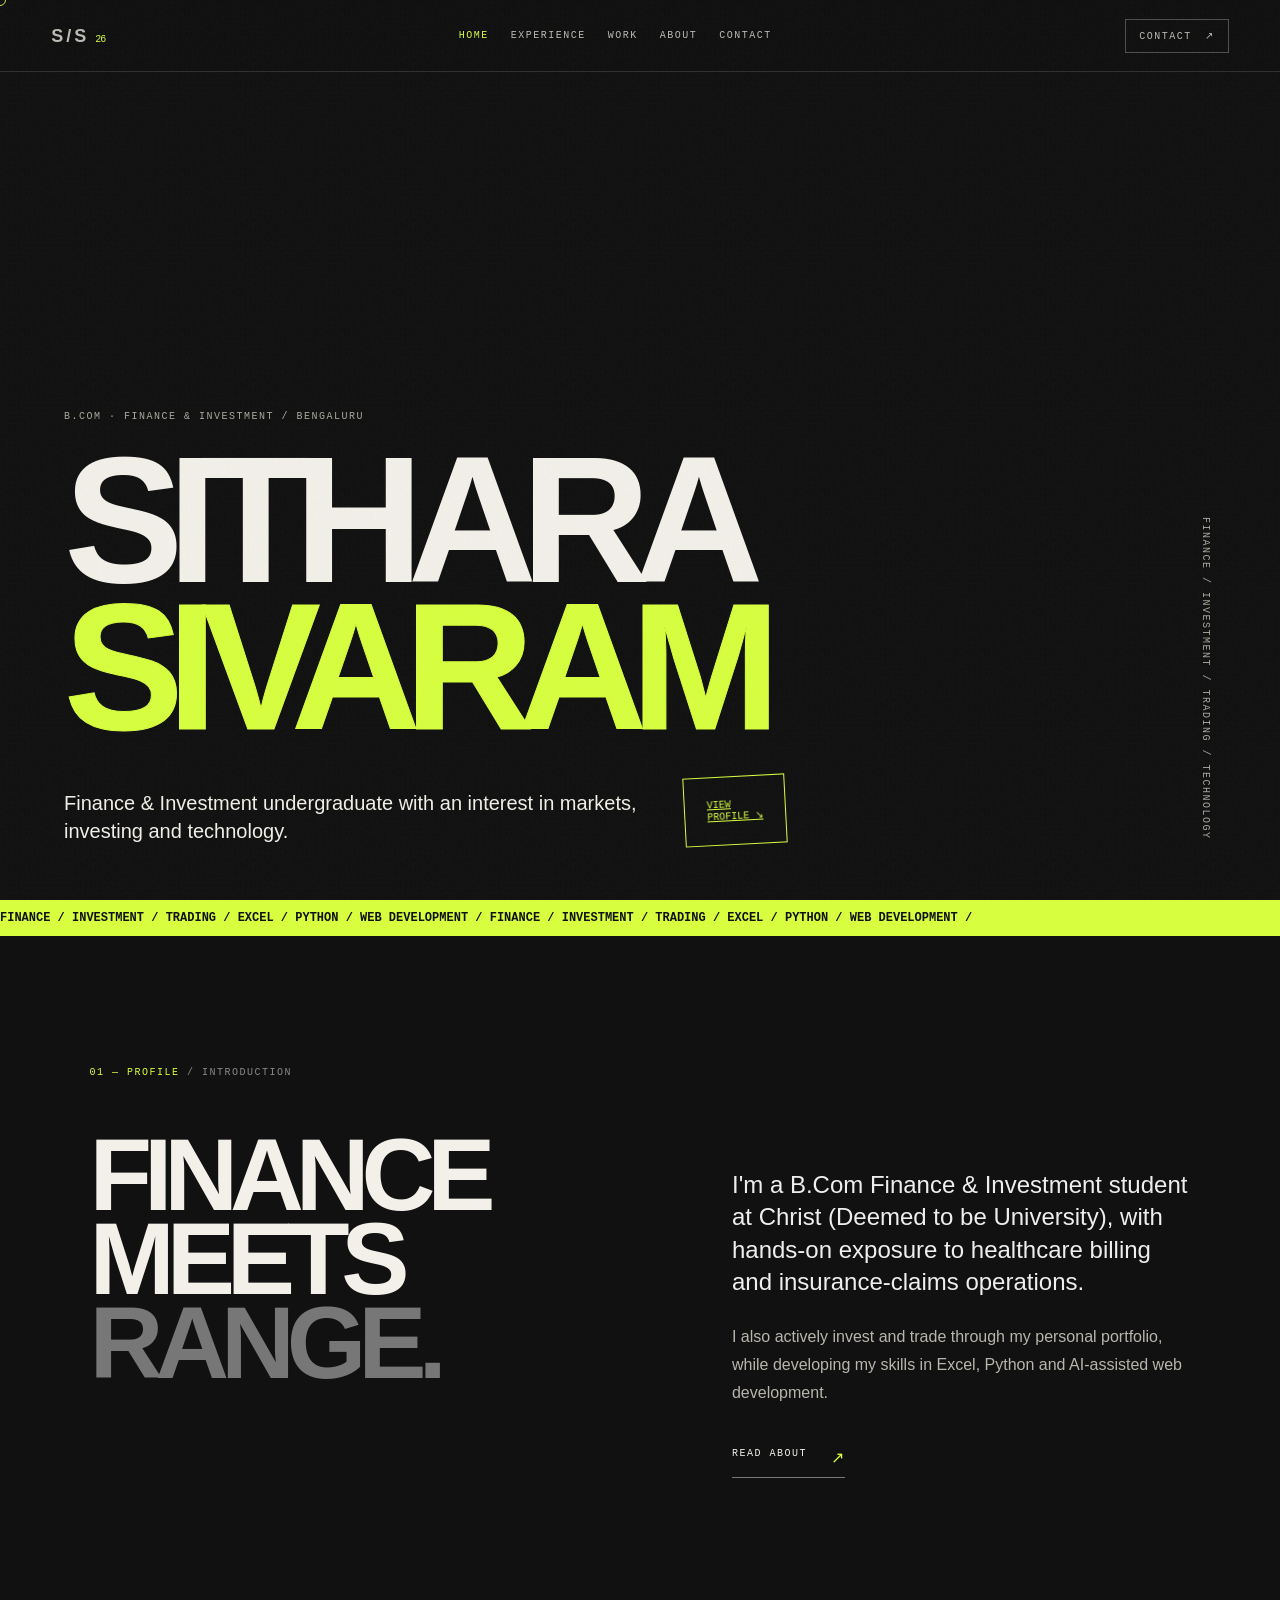
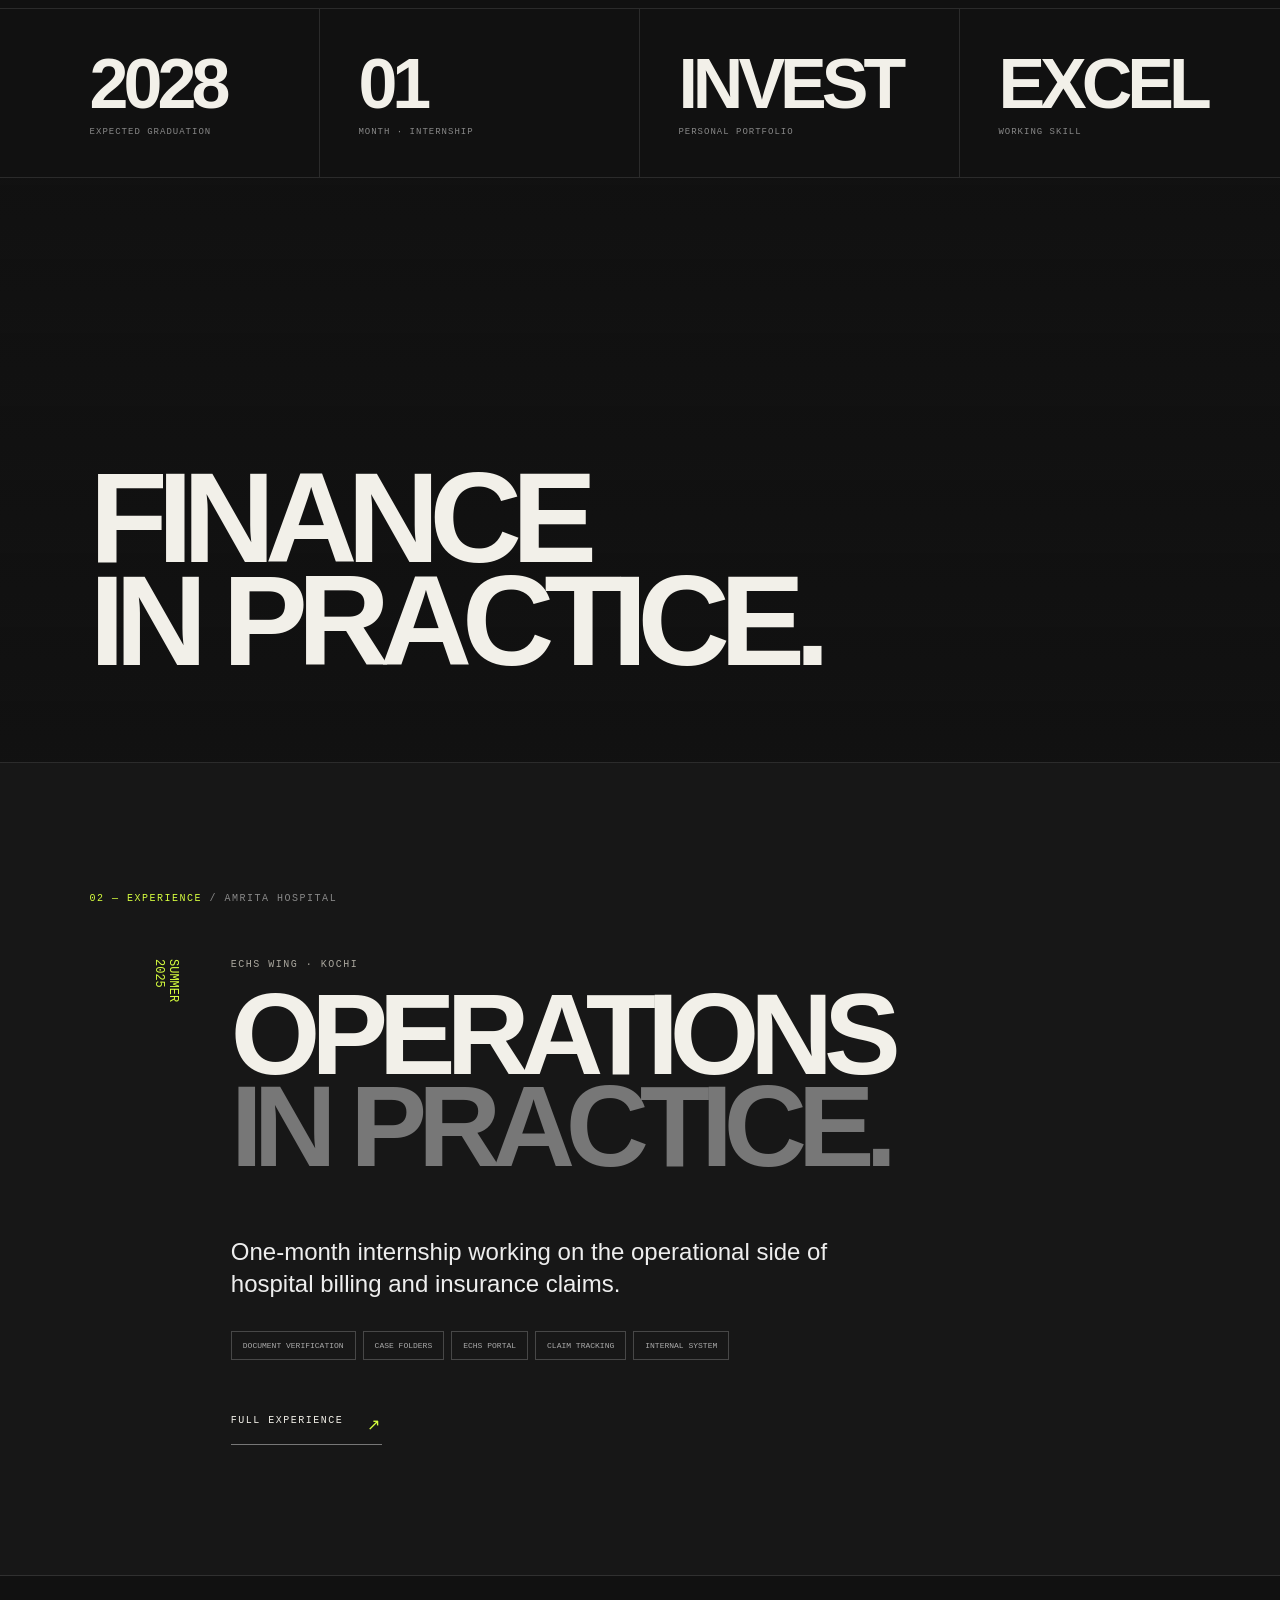
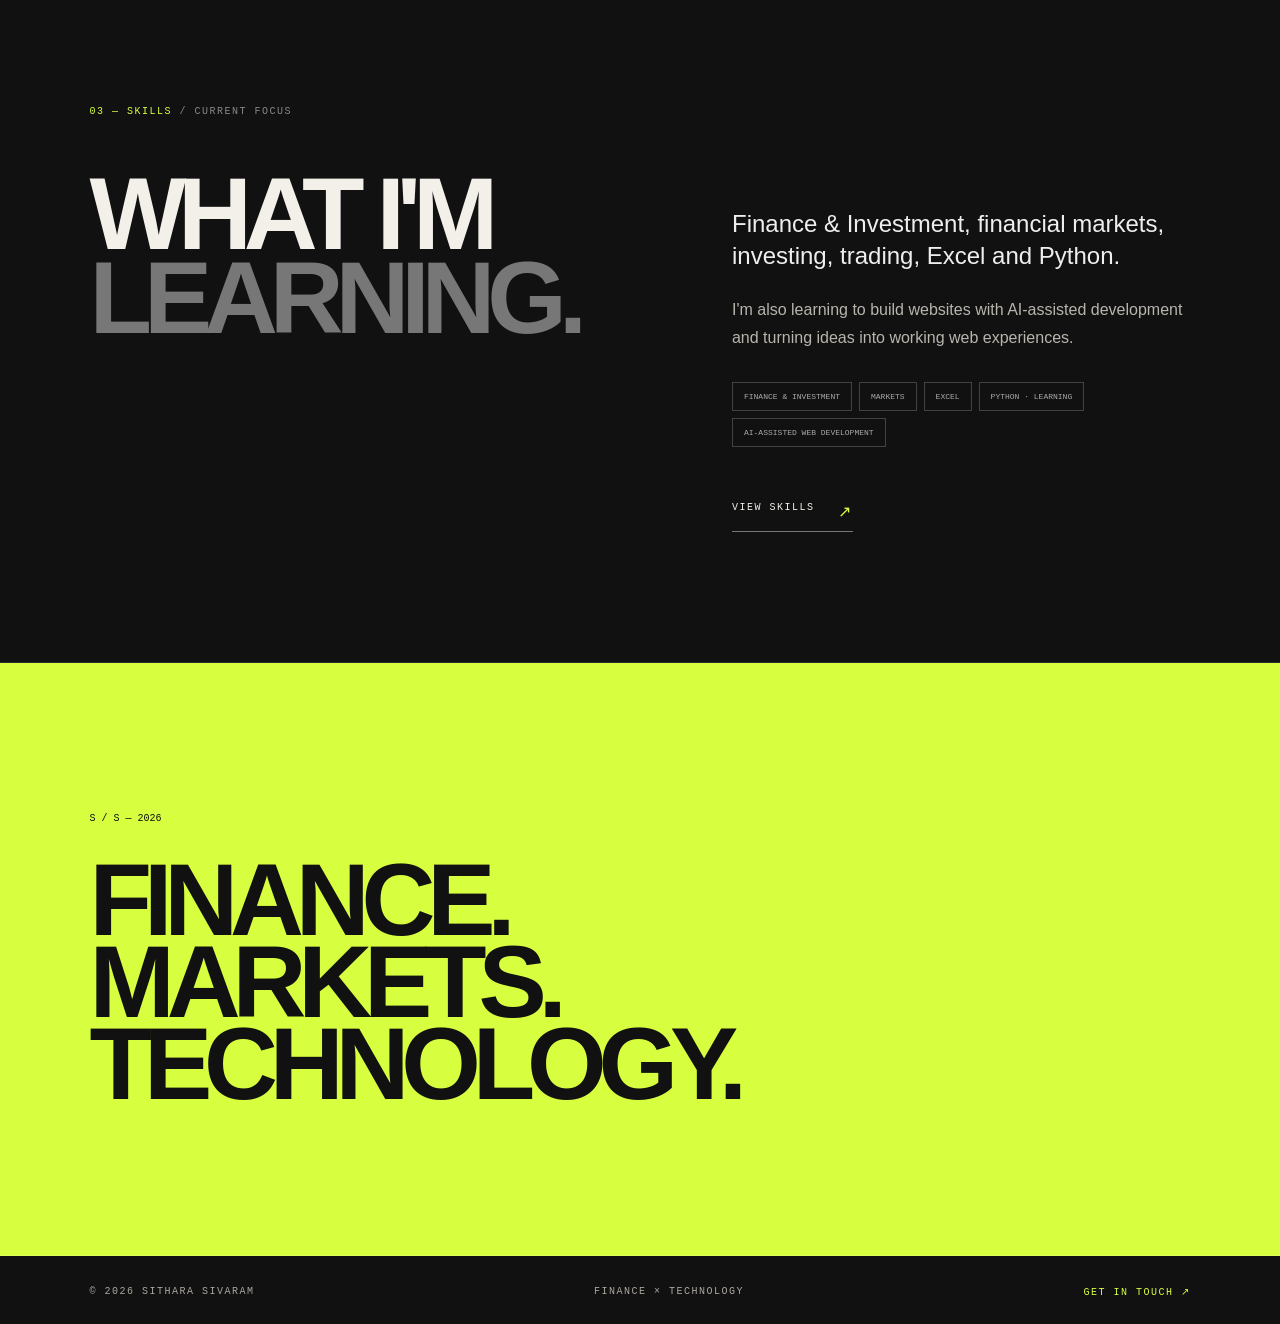
==== commit ce683809: "Update portfolio homepage with accurate finance, investing, trading and skills content" ====
--- a/index.html
+++ b/index.html
@@ -1 +1 @@
-<!doctype html><html lang="en"><head><meta charset="utf-8"><meta name="viewport" content="width=device-width,initial-scale=1"><meta name="description" content="Sithara Sivaram — Finance & Investment portfolio"><title>Sithara Sivaram — Finance & Investment</title><link rel="stylesheet" href="styles.css"></head><body><div class="progress"></div><div class="grain"></div><div class="cursor"></div><header class="nav"><a class="logo" href="index.html">S / S <span>26</span></a><nav><a class="active" href="index.html">HOME</a><a href="experience.html">EXPERIENCE</a><a href="work.html">WORK</a><a href="about.html">ABOUT</a><a href="contact.html">CONTACT</a></nav><a class="nav-cta" href="contact.html">CONTACT <i>↗</i></a></header><main><section class="hero"><div class="hero-content"><div class="eyebrow reveal">B.COM · FINANCE & INVESTMENT / BENGALURU</div><h1 class="reveal delay-1">SITHARA<br><em>SIVARAM</em></h1><div class="hero-sub"><p class="hero-intro reveal delay-2">Finance & Investment undergraduate building a practical edge across markets, analytics and technology.</p><a class="stamp" href="experience.html">VIEW<br>PROFILE ↘</a></div></div><div class="hero-side">FINANCE / INVESTMENT / ANALYTICS / TECHNOLOGY</div></section><section class="ticker"><div>FINANCE / INVESTMENT / ANALYTICS / PYTHON / EXCEL / MARKETS / FINANCE / INVESTMENT / ANALYTICS / PYTHON / EXCEL / MARKETS /</div></section><section class="section"><div class="section-index">01 — PROFILE <span>/ INTRODUCTION</span></div><div class="editorial-grid"><div><h2>NUMBERS<br>MEET <em>RANGE.</em></h2></div><div class="copy"><p class="lead">I'm a B.Com Finance & Investment student at Christ (Deemed to be University), with hands-on exposure to healthcare billing and insurance-claims operations.</p><p>I'm developing my technical toolkit through Excel, Python and data-driven projects, with a long-term interest in investment research and financial analysis.</p><a class="line-link" href="about.html">READ ABOUT <span>↗</span></a></div></div></section><section class="numbers"><div><strong>2028</strong><span>EXPECTED GRADUATION</span></div><div><strong>01</strong><span>MONTH · INTERNSHIP</span></div><div><strong>05</strong><span>ECHS WORKFLOW AREAS</span></div><div><strong>01</strong><span>FINANCE FOCUS</span></div></section><section class="image-break"><h2>BUILDING<br><span>THE TOOLKIT.</span></h2></section><section class="section experience-teaser"><div class="section-index">02 — EXPERIENCE <span>/ AMRITA HOSPITAL</span></div><div class="experience-layout"><div class="vertical-year">SUMMER<br>2025</div><div><div class="eyebrow">ECHS WING · KOCHI</div><h2>OPERATIONS<br><em>IN PRACTICE.</em></h2><div class="copy"><p class="lead">One-month internship working on the operational side of hospital billing and insurance claims.</p></div><div class="mini-list"><span>DOCUMENT VERIFICATION</span><span>CASE FOLDERS</span><span>ECHS PORTAL</span><span>CLAIM TRACKING</span><span>INTERNAL SYSTEM</span></div><a class="line-link" href="experience.html">FULL EXPERIENCE <span>↗</span></a></div></div></section><section class="section"><div class="section-index">03 — WORK <span>/ IN PROGRESS</span></div><div class="editorial-grid"><div><h2>THINGS I'M<br><em>BUILDING.</em></h2></div><div class="copy"><p class="lead">Finance calculators, market analysis, portfolio tools and machine-learning experiments.</p><p>The projects page is deliberately a living archive: work gets added when it is actually built.</p><a class="line-link" href="work.html">SEE THE ROADMAP <span>↗</span></a></div></div></section><section class="manifesto"><div class="manifesto-mark">S / S — 2026</div><p>SHOW THE WORK.<br>DON'T JUST CLAIM THE POTENTIAL.</p></section></main><footer><span>© 2026 SITHARA SIVARAM</span><span>FINANCE × TECHNOLOGY</span><a href="contact.html">GET IN TOUCH ↗</a></footer><script src="script.js"></script></body></html>+<!doctype html><html lang="en"><head><meta charset="utf-8"><meta name="viewport" content="width=device-width,initial-scale=1"><meta name="description" content="Sithara Sivaram — Finance & Investment portfolio"><title>Sithara Sivaram — Finance & Investment</title><link rel="stylesheet" href="styles.css"></head><body><div class="progress"></div><div class="grain"></div><div class="cursor"></div><header class="nav"><a class="logo" href="index.html">S / S <span>26</span></a><nav><a class="active" href="index.html">HOME</a><a href="experience.html">EXPERIENCE</a><a href="work.html">WORK</a><a href="about.html">ABOUT</a><a href="contact.html">CONTACT</a></nav><a class="nav-cta" href="contact.html">CONTACT <i>↗</i></a></header><main><section class="hero"><div class="hero-content"><div class="eyebrow reveal">B.COM · FINANCE & INVESTMENT / BENGALURU</div><h1 class="reveal delay-1">SITHARA<br><em>SIVARAM</em></h1><div class="hero-sub"><p class="hero-intro reveal delay-2">Finance & Investment undergraduate with an interest in markets, investing and technology.</p><a class="stamp" href="about.html">VIEW<br>PROFILE ↘</a></div></div><div class="hero-side">FINANCE / INVESTMENT / TRADING / TECHNOLOGY</div></section><section class="ticker"><div>FINANCE / INVESTMENT / TRADING / EXCEL / PYTHON / WEB DEVELOPMENT / FINANCE / INVESTMENT / TRADING / EXCEL / PYTHON / WEB DEVELOPMENT /</div></section><section class="section"><div class="section-index">01 — PROFILE <span>/ INTRODUCTION</span></div><div class="editorial-grid"><div><h2>FINANCE<br>MEETS <em>RANGE.</em></h2></div><div class="copy"><p class="lead">I'm a B.Com Finance & Investment student at Christ (Deemed to be University), with hands-on exposure to healthcare billing and insurance-claims operations.</p><p>I also actively invest and trade through my personal portfolio, while developing my skills in Excel, Python and AI-assisted web development.</p><a class="line-link" href="about.html">READ ABOUT <span>↗</span></a></div></div></section><section class="numbers"><div><strong>2028</strong><span>EXPECTED GRADUATION</span></div><div><strong>01</strong><span>MONTH · INTERNSHIP</span></div><div><strong>INVEST</strong><span>PERSONAL PORTFOLIO</span></div><div><strong>EXCEL</strong><span>WORKING SKILL</span></div></section><section class="image-break"><h2>FINANCE<br><span>IN PRACTICE.</span></h2></section><section class="section experience-teaser"><div class="section-index">02 — EXPERIENCE <span>/ AMRITA HOSPITAL</span></div><div class="experience-layout"><div class="vertical-year">SUMMER<br>2025</div><div><div class="eyebrow">ECHS WING · KOCHI</div><h2>OPERATIONS<br><em>IN PRACTICE.</em></h2><div class="copy"><p class="lead">One-month internship working on the operational side of hospital billing and insurance claims.</p></div><div class="mini-list"><span>DOCUMENT VERIFICATION</span><span>CASE FOLDERS</span><span>ECHS PORTAL</span><span>CLAIM TRACKING</span><span>INTERNAL SYSTEM</span></div><a class="line-link" href="experience.html">FULL EXPERIENCE <span>↗</span></a></div></div></section><section class="section"><div class="section-index">03 — SKILLS <span>/ CURRENT FOCUS</span></div><div class="editorial-grid"><div><h2>WHAT I'M<br><em>LEARNING.</em></h2></div><div class="copy"><p class="lead">Finance & Investment, financial markets, investing, trading, Excel and Python.</p><p>I'm also learning to build websites with AI-assisted development and turning ideas into working web experiences.</p><div class="mini-list"><span>FINANCE & INVESTMENT</span><span>MARKETS</span><span>EXCEL</span><span>PYTHON · LEARNING</span><span>AI-ASSISTED WEB DEVELOPMENT</span></div><a class="line-link" href="work.html">VIEW SKILLS <span>↗</span></a></div></div></section><section class="manifesto"><div class="manifesto-mark">S / S — 2026</div><p>FINANCE.<br>MARKETS. TECHNOLOGY.</p></section></main><footer><span>© 2026 SITHARA SIVARAM</span><span>FINANCE × TECHNOLOGY</span><a href="contact.html">GET IN TOUCH ↗</a></footer><script src="script.js"></script></body></html>
--- a/styles.css
+++ b/styles.css
@@ -1 +1 @@
-*{box-sizing:border-box}html{scroll-behavior:smooth}body{margin:0;background:#111;color:#f2f0e9;font-family:Arial,Helvetica,sans-serif;overflow-x:hidden}.grain{position:fixed;inset:0;pointer-events:none;z-index:90;opacity:.07;background-image:url("data:image/svg+xml,%3Csvg xmlns='http://www.w3.org/2000/svg' width='160' height='160'%3E%3Cfilter id='n'%3E%3CfeTurbulence baseFrequency='.8' numOctaves='4' stitchTiles='stitch'/%3E%3C/filter%3E%3Crect width='100%25' height='100%25' filter='url(%23n)'/%3E%3C/svg%3E")}.cursor{position:fixed;width:12px;height:12px;border:1px solid #d7ff3f;border-radius:50%;pointer-events:none;z-index:100;transform:translate(-50%,-50%);transition:.25s;mix-blend-mode:difference}.cursor.on{width:45px;height:45px;background:#d7ff3f;border-color:#d7ff3f}.progress{position:fixed;left:0;top:0;height:3px;width:0;background:#d7ff3f;z-index:110}.nav{height:72px;padding:0 4vw;display:flex;align-items:center;justify-content:space-between;position:fixed;inset:0 0 auto;background:#111d;backdrop-filter:blur(16px);border-bottom:1px solid #ffffff22;z-index:50}.logo{font:800 18px/1 Arial;color:#f2f0e9;text-decoration:none;letter-spacing:-1px}.logo span{color:#d7ff3f;font:10px monospace;margin-left:6px}.nav nav{display:flex;gap:22px}.nav a{color:#bdbbb3;text-decoration:none}.nav nav a,.nav-cta,footer{font:10px monospace;letter-spacing:1.5px}.nav nav a:hover,.nav nav .active,.nav-cta:hover,footer a:hover{color:#d7ff3f}.nav-cta{border:1px solid #ffffff44;padding:10px 13px}.nav-cta i{font-style:normal;margin-left:6px}.hero{min-height:100vh;padding:120px 5vw 55px;position:relative;display:flex;align-items:flex-end;overflow:hidden;background:linear-gradient(90deg,#111c 0%,#1118 45%,#1113),url('https://images.unsplash.com/photo-1519501025264-65ba15a82390?auto=format&fit=crop&w=2200&q=85') center/cover}.hero:before{content:'S / S';position:absolute;right:-3vw;top:12vh;font:900 clamp(180px,30vw,520px)/.75 Arial;letter-spacing:-.09em;color:#fff08;transform:rotate(-8deg)}.hero-content{position:relative;z-index:2;max-width:1150px}.eyebrow,.section-index,.hero-side,.meta,.tag,footer{font-family:monospace;letter-spacing:1.5px;color:#aaa79e;font-size:10px}.hero h1{font-size:clamp(78px,15vw,220px);line-height:.75;letter-spacing:-.09em;margin:25px 0 35px;font-weight:900}.hero h1 em{font-style:normal;color:#d7ff3f;-webkit-text-stroke:1px #d7ff3f}.hero-sub{display:flex;gap:30px;align-items:flex-end;max-width:850px}.hero-intro{font-size:20px;line-height:1.4;max-width:590px;margin:0}.stamp{border:1px solid #d7ff3f;color:#d7ff3f;padding:22px;font:10px monospace;transform:rotate(-5deg);transition:.4s}.stamp:hover{background:#d7ff3f;color:#111;transform:rotate(4deg) scale(1.08)}.hero-side{position:absolute;right:5vw;bottom:60px;writing-mode:vertical-rl;line-height:2.1}.ticker{background:#d7ff3f;color:#111;white-space:nowrap;overflow:hidden;border-bottom:1px solid #111}.ticker div{padding:11px 0;font:700 12px monospace;animation:marquee 22s linear infinite}.section{padding:130px 7vw;border-bottom:1px solid #ffffff1c;position:relative}.section-index{margin-bottom:55px;color:#d7ff3f}.section-index span{color:#888}.editorial-grid{display:grid;grid-template-columns:1.15fr 1fr;gap:9vw}.section h2{font-size:clamp(54px,8vw,120px);line-height:.82;letter-spacing:-.08em;margin:0;font-weight:900}.section h2 em{font-style:normal;color:#777}.copy{padding-top:12px}.copy p{font-size:16px;line-height:1.75;color:#b8b5ad;max-width:600px}.copy .lead{font-size:24px;line-height:1.35;color:#eee}.line-link{display:inline-flex;gap:24px;color:#f2f0e9;text-decoration:none;border-bottom:1px solid #777;padding-bottom:9px;margin-top:25px;font:10px monospace;letter-spacing:1.5px}.line-link span{color:#d7ff3f;font-size:16px}.line-link:hover{gap:40px;color:#d7ff3f}.numbers{display:grid;grid-template-columns:repeat(4,1fr);border-bottom:1px solid #ffffff1c}.numbers div{padding:40px 3vw;border-right:1px solid #ffffff1c}.numbers div:first-child{padding-left:7vw}.numbers div:last-child{border:0}.numbers strong{display:block;font:900 70px/1 Arial;letter-spacing:-5px;color:#f2f0e9}.numbers span{display:block;margin-top:8px;font:9px monospace;letter-spacing:1px;color:#888}.image-break{min-height:65vh;background:linear-gradient(#1113,#111a),url('https://images.unsplash.com/photo-1511818966892-d7d671e672a2?auto=format&fit=crop&w=2200&q=85') center/cover fixed;display:flex;align-items:flex-end;padding:7vw;border-bottom:1px solid #ffffff1c}.image-break h2{font-size:clamp(55px,10vw,150px);line-height:.8;letter-spacing:-.08em;margin:0;max-width:900px}.experience-teaser{background:#171717}.experience-layout{display:grid;grid-template-columns:90px 1fr;gap:4vw}.vertical-year{font:12px monospace;color:#d7ff3f;writing-mode:vertical-rl}.experience-layout h2{font-size:clamp(60px,9vw,140px);line-height:.8;letter-spacing:-.08em;margin:18px 0 28px}.mini-list{display:flex;flex-wrap:wrap;gap:7px;margin:30px 0}.mini-list span{border:1px solid #ffffff35;padding:9px 11px;font:8px monospace;color:#aaa}.dark-card{border:1px solid #ffffff22;padding:30px;background:#0c0c0c}.manifesto{padding:150px 7vw;border-bottom:1px solid #ffffff1c;background:#d7ff3f;color:#111}.manifesto p{font:900 clamp(48px,8vw,130px)/.8 Arial;letter-spacing:-.08em;max-width:1150px;margin:0}.manifesto-mark{font:10px monospace;margin-bottom:35px}footer{padding:30px 7vw;display:flex;justify-content:space-between;gap:20px}footer a{color:#d7ff3f;text-decoration:none}.reveal{opacity:0;transform:translateY(35px);animation:reveal .9s .1s forwards}.delay-1{animation-delay:.2s}.delay-2{animation-delay:.3s}.scroll-reveal{opacity:0;transform:translateY(30px);transition:.8s}.scroll-reveal.is-visible{opacity:1;transform:none}.tilt{transform-style:preserve-3d;transition:transform .15s}@keyframes reveal{to{opacity:1;transform:none}}@keyframes marquee{to{transform:translateX(-50%)}}@media(max-width:800px){.nav nav{display:none}.hero{padding:120px 6vw 65px;background-position:60% center}.hero h1{font-size:23vw}.hero-sub{display:block}.hero-intro{font-size:17px}.stamp{display:inline-block;margin-top:25px}.hero-side{display:none}.section{padding:90px 6vw}.editorial-grid{grid-template-columns:1fr;gap:45px}.numbers{grid-template-columns:1fr 1fr}.numbers div,.numbers div:first-child{padding:28px 6vw}.numbers strong{font-size:52px}.image-break{min-height:50vh;background-attachment:scroll}.experience-layout{grid-template-columns:35px 1fr}.manifesto{padding:100px 6vw}footer{padding:25px 6vw;flex-direction:column}}@media(prefers-reduced-motion:reduce){*,*:before,*:after{animation-duration:.01ms!important;animation-iteration-count:1!important;scroll-behavior:auto!important;transition:none!important}.image-break{background-attachment:scroll}}+*{box-sizing:border-box}html{scroll-behavior:smooth}body{margin:0;background:#111;color:#f2f0e9;font-family:Arial,Helvetica,sans-serif;overflow-x:hidden}.grain{position:fixed;inset:0;pointer-events:none;z-index:90;opacity:.05;background-image:url("data:image/svg+xml,%3Csvg xmlns='http://www.w3.org/2000/svg' width='160' height='160'%3E%3Cfilter id='n'%3E%3CfeTurbulence baseFrequency='.8' numOctaves='4' stitchTiles='stitch'/%3E%3C/filter%3E%3Crect width='100%25' height='100%25' filter='url(%23n)'/%3E%3C/svg%3E")}.cursor{position:fixed;width:12px;height:12px;border:1px solid #d7ff3f;border-radius:50%;pointer-events:none;z-index:100;transform:translate(-50%,-50%);transition:.25s;mix-blend-mode:difference}.cursor.on{width:45px;height:45px;background:#d7ff3f;border-color:#d7ff3f}.progress{position:fixed;left:0;top:0;height:3px;width:0;background:#d7ff3f;z-index:110}.nav{height:72px;padding:0 4vw;display:flex;align-items:center;justify-content:space-between;position:fixed;inset:0 0 auto;background:#111e;backdrop-filter:blur(16px);border-bottom:1px solid #ffffff22;z-index:50}.logo{font:800 18px/1 Arial;color:#f2f0e9;text-decoration:none;letter-spacing:-1px}.logo span{color:#d7ff3f;font:10px monospace;margin-left:6px}.nav nav{display:flex;gap:22px}.nav a{color:#bdbbb3;text-decoration:none}.nav nav a,.nav-cta,footer{font:10px monospace;letter-spacing:1.5px}.nav nav a:hover,.nav nav .active,.nav-cta:hover,footer a:hover{color:#d7ff3f}.nav-cta{border:1px solid #ffffff44;padding:10px 13px}.nav-cta i{font-style:normal;margin-left:6px}.hero{min-height:100vh;padding:120px 5vw 55px;position:relative;display:flex;align-items:flex-end;overflow:hidden;background:linear-gradient(90deg,#111e 0%,#111b 38%,#1119 68%,#1118 100%),url('https://images.unsplash.com/photo-1519501025264-65ba15a82390?auto=format&fit=crop&w=2200&q=85') center/cover}.hero-content{position:relative;z-index:2;max-width:1150px}.eyebrow,.section-index,.hero-side,.meta,.tag,footer{font-family:monospace;letter-spacing:1.5px;color:#aaa79e;font-size:10px}.hero h1{font-size:clamp(72px,14vw,205px);line-height:.82;letter-spacing:-.09em;margin:25px 0 35px;font-weight:900}.hero h1 em{font-style:normal;color:#d7ff3f;-webkit-text-stroke:1px #d7ff3f}.hero-sub{display:flex;gap:30px;align-items:flex-end;max-width:850px}.hero-intro{font-size:20px;line-height:1.4;max-width:590px;margin:0}.stamp{border:1px solid #d7ff3f;color:#d7ff3f;padding:22px;font:10px monospace;transform:rotate(-3deg);transition:.4s;white-space:nowrap}.stamp:hover{background:#d7ff3f;color:#111;transform:rotate(2deg) scale(1.05)}.hero-side{position:absolute;right:5vw;bottom:60px;writing-mode:vertical-rl;line-height:2.1}.ticker{background:#d7ff3f;color:#111;white-space:nowrap;overflow:hidden;border-bottom:1px solid #111}.ticker div{padding:11px 0;font:700 12px monospace;animation:marquee 22s linear infinite}.section{padding:130px 7vw;border-bottom:1px solid #ffffff1c;position:relative}.section-index{margin-bottom:55px;color:#d7ff3f}.section-index span{color:#888}.editorial-grid{display:grid;grid-template-columns:1.15fr 1fr;gap:9vw}.section h2{font-size:clamp(54px,8vw,120px);line-height:.82;letter-spacing:-.08em;margin:0;font-weight:900}.section h2 em{font-style:normal;color:#777}.copy{padding-top:12px}.copy p{font-size:16px;line-height:1.75;color:#b8b5ad;max-width:600px}.copy .lead{font-size:24px;line-height:1.35;color:#eee}.line-link{display:inline-flex;gap:24px;color:#f2f0e9;text-decoration:none;border-bottom:1px solid #777;padding-bottom:9px;margin-top:25px;font:10px monospace;letter-spacing:1.5px}.line-link span{color:#d7ff3f;font-size:16px}.line-link:hover{gap:40px;color:#d7ff3f}.numbers{display:grid;grid-template-columns:repeat(4,1fr);border-bottom:1px solid #ffffff1c}.numbers div{padding:40px 3vw;border-right:1px solid #ffffff1c}.numbers div:first-child{padding-left:7vw}.numbers div:last-child{border:0}.numbers strong{display:block;font:900 70px/1 Arial;letter-spacing:-5px;color:#f2f0e9}.numbers span{display:block;margin-top:8px;font:9px monospace;letter-spacing:1px;color:#888}.image-break{min-height:65vh;background:linear-gradient(#1113,#111a),url('https://images.unsplash.com/photo-1511818966892-d7d671e672a2?auto=format&fit=crop&w=2200&q=85') center/cover fixed;display:flex;align-items:flex-end;padding:7vw;border-bottom:1px solid #ffffff1c}.image-break h2{font-size:clamp(55px,10vw,150px);line-height:.8;letter-spacing:-.08em;margin:0;max-width:900px}.experience-teaser{background:#171717}.experience-layout{display:grid;grid-template-columns:90px 1fr;gap:4vw}.vertical-year{font:12px monospace;color:#d7ff3f;writing-mode:vertical-rl}.experience-layout h2{font-size:clamp(60px,9vw,140px);line-height:.8;letter-spacing:-.08em;margin:18px 0 28px}.mini-list{display:flex;flex-wrap:wrap;gap:7px;margin:30px 0}.mini-list span{border:1px solid #ffffff35;padding:9px 11px;font:8px monospace;color:#aaa}.dark-card{border:1px solid #ffffff22;padding:30px;background:#0c0c0c}.manifesto{padding:150px 7vw;border-bottom:1px solid #ffffff1c;background:#d7ff3f;color:#111}.manifesto p{font:900 clamp(48px,8vw,130px)/.8 Arial;letter-spacing:-.08em;max-width:1150px;margin:0}.manifesto-mark{font:10px monospace;margin-bottom:35px}footer{padding:30px 7vw;display:flex;justify-content:space-between;gap:20px}footer a{color:#d7ff3f;text-decoration:none}.reveal{opacity:0;transform:translateY(35px);animation:reveal .9s .1s forwards}.delay-1{animation-delay:.2s}.delay-2{animation-delay:.3s}.scroll-reveal{opacity:0;transform:translateY(30px);transition:.8s}.scroll-reveal.is-visible{opacity:1;transform:none}.tilt{transform-style:preserve-3d;transition:transform .15s}@keyframes reveal{to{opacity:1;transform:none}}@keyframes marquee{to{transform:translateX(-50%)}}@media(max-width:800px){.nav nav{display:none}.hero{padding:120px 6vw 65px;background-position:60% center}.hero h1{font-size:23vw}.hero-sub{display:block}.hero-intro{font-size:17px}.stamp{display:inline-block;margin-top:25px}.hero-side{display:none}.section{padding:90px 6vw}.editorial-grid{grid-template-columns:1fr;gap:45px}.numbers{grid-template-columns:1fr 1fr}.numbers div,.numbers div:first-child{padding:28px 6vw}.numbers strong{font-size:52px}.image-break{min-height:50vh;background-attachment:scroll}.experience-layout{grid-template-columns:35px 1fr}.manifesto{padding:100px 6vw}footer{padding:25px 6vw;flex-direction:column}}@media(prefers-reduced-motion:reduce){*,*:before,*:after{animation-duration:.01ms!important;animation-iteration-count:1!important;scroll-behavior:auto!important;transition:none!important}.image-break{background-attachment:scroll}}
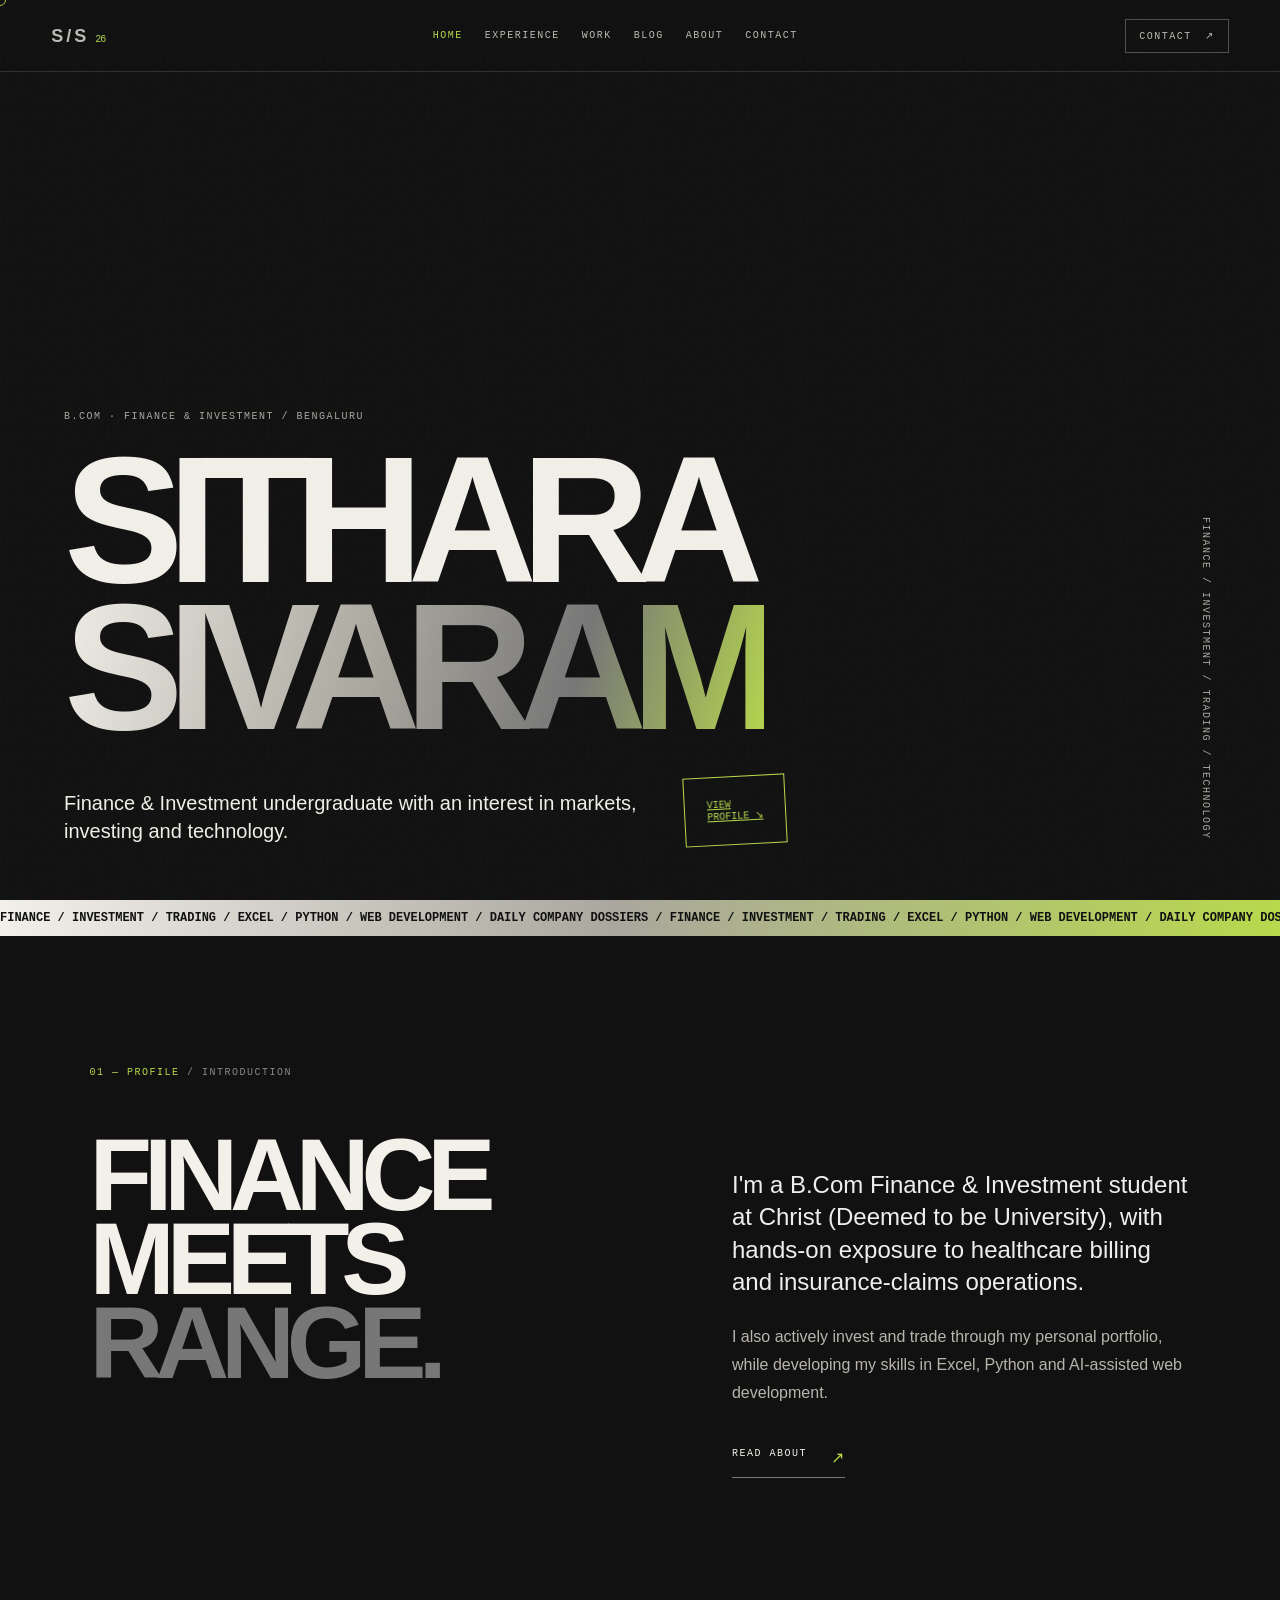
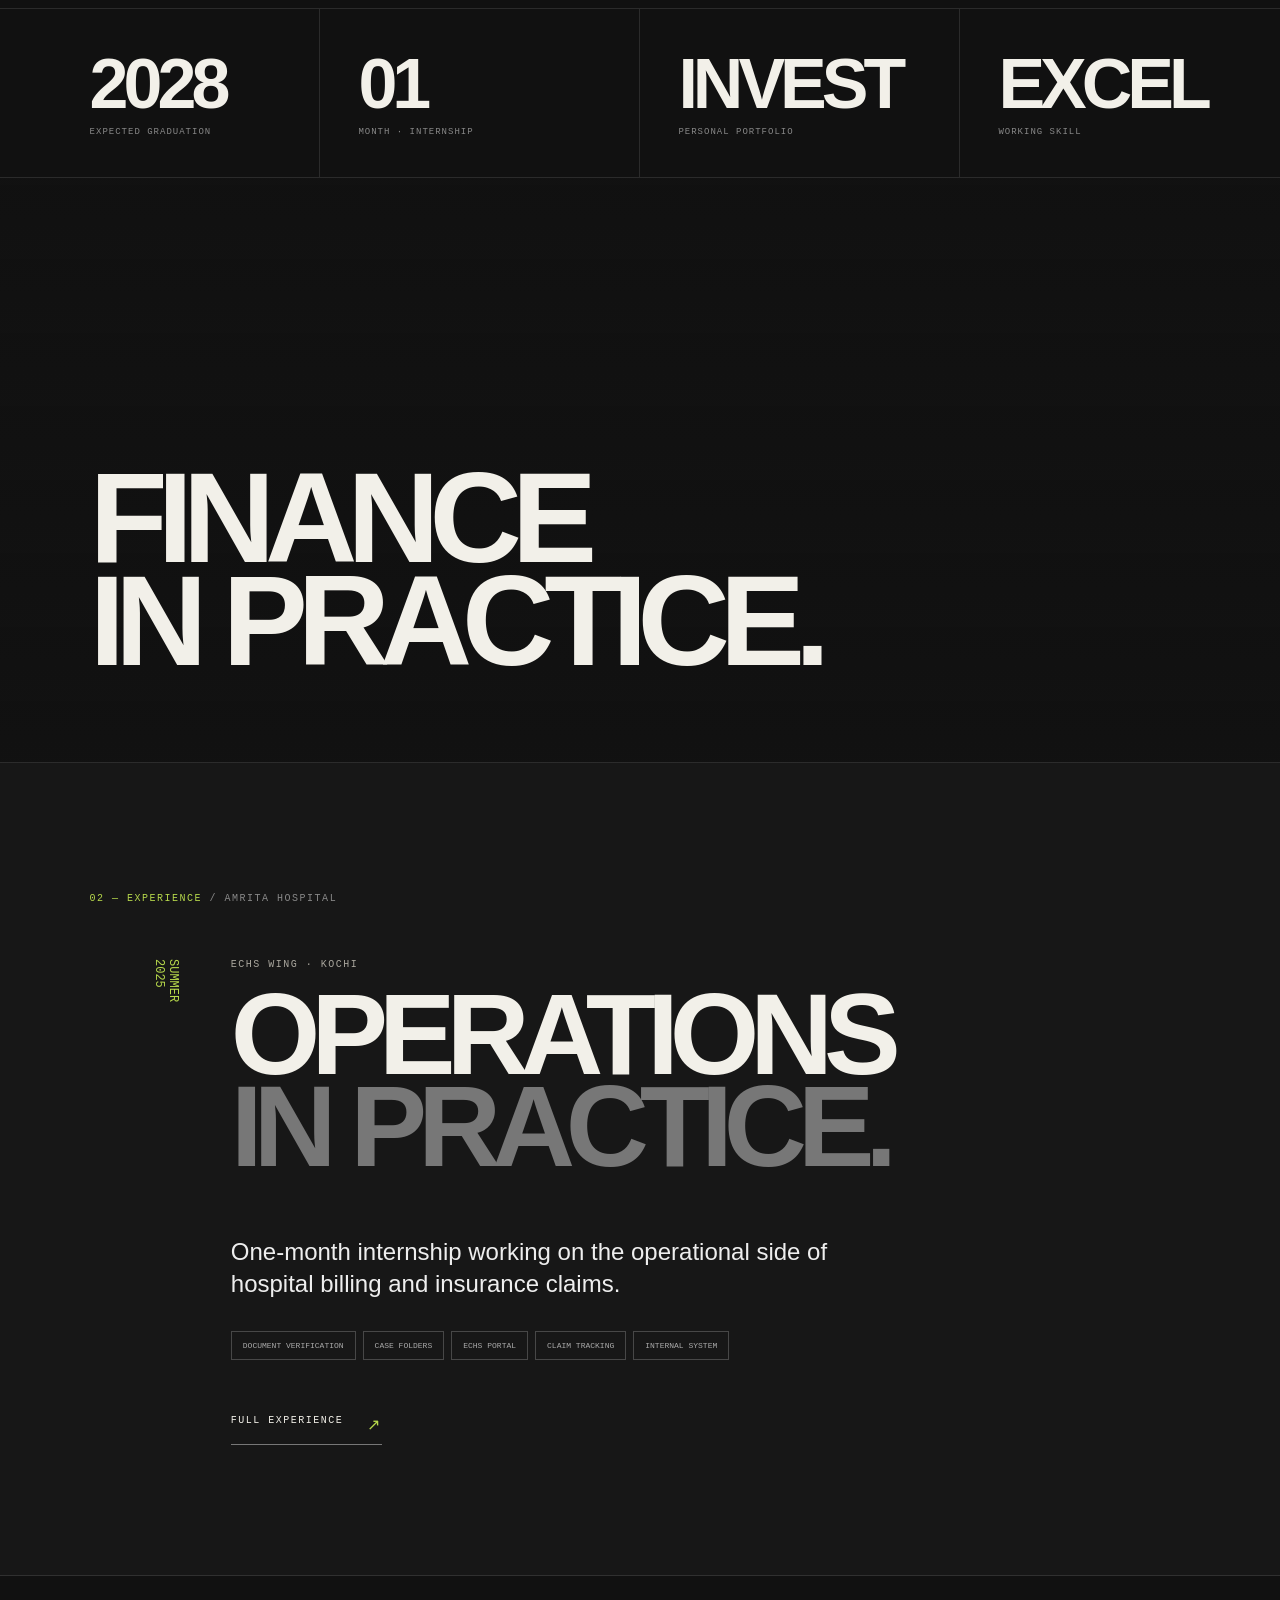
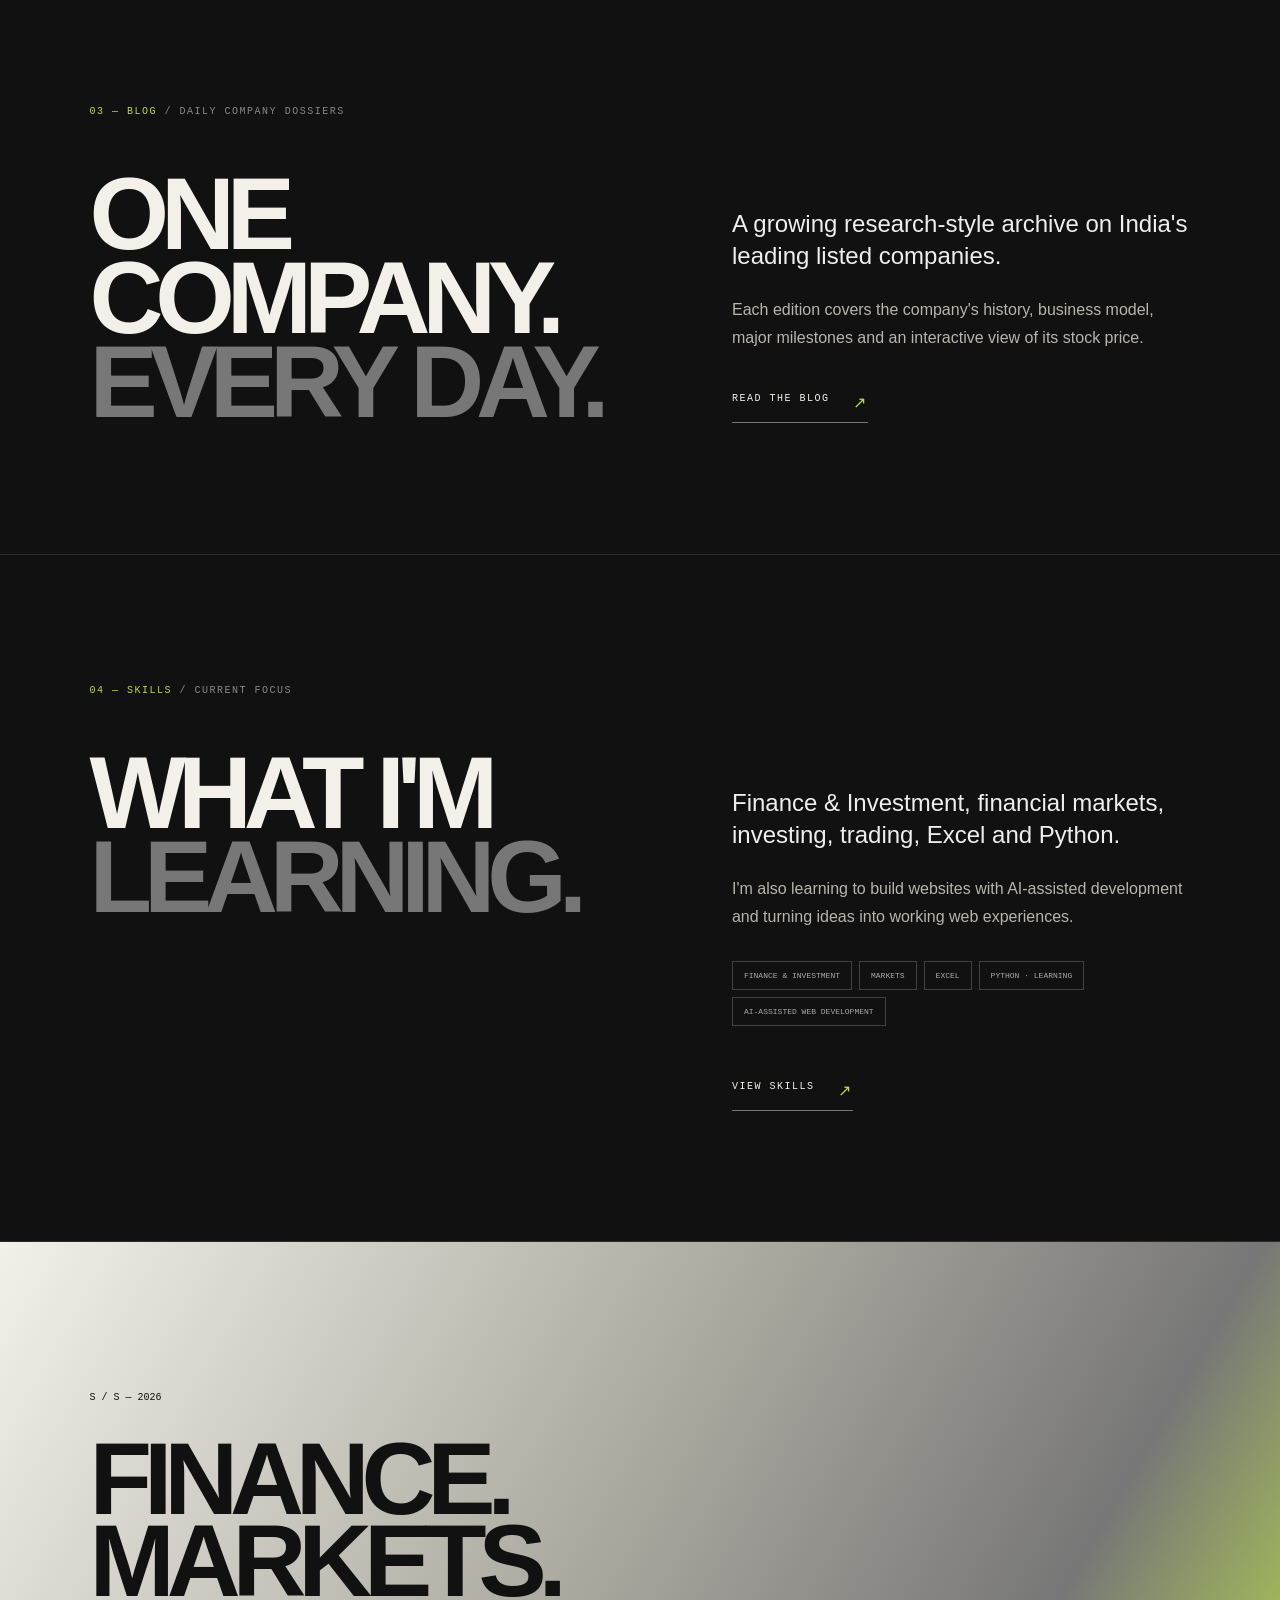
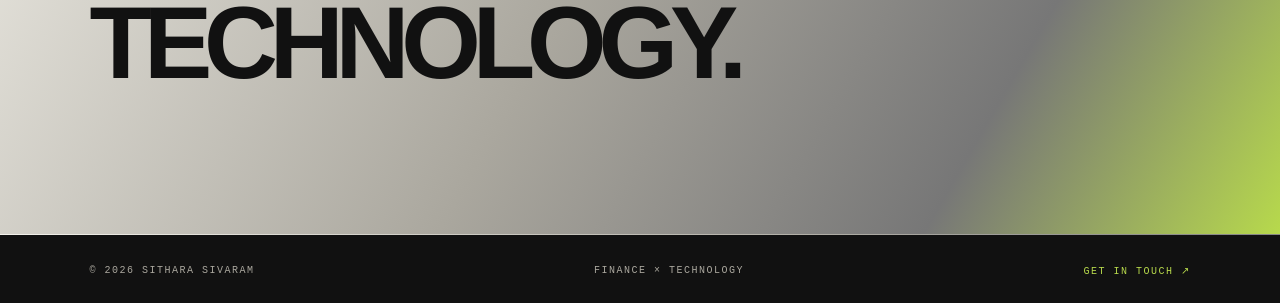
==== commit 5b11ce82: "Add Blog section and navigation to homepage" ====
--- a/index.html
+++ b/index.html
@@ -1 +1 @@
-<!doctype html><html lang="en"><head><meta charset="utf-8"><meta name="viewport" content="width=device-width,initial-scale=1"><meta name="description" content="Sithara Sivaram — Finance & Investment portfolio"><title>Sithara Sivaram — Finance & Investment</title><link rel="stylesheet" href="styles.css"></head><body><div class="progress"></div><div class="grain"></div><div class="cursor"></div><header class="nav"><a class="logo" href="index.html">S / S <span>26</span></a><nav><a class="active" href="index.html">HOME</a><a href="experience.html">EXPERIENCE</a><a href="work.html">WORK</a><a href="about.html">ABOUT</a><a href="contact.html">CONTACT</a></nav><a class="nav-cta" href="contact.html">CONTACT <i>↗</i></a></header><main><section class="hero"><div class="hero-content"><div class="eyebrow reveal">B.COM · FINANCE & INVESTMENT / BENGALURU</div><h1 class="reveal delay-1">SITHARA<br><em>SIVARAM</em></h1><div class="hero-sub"><p class="hero-intro reveal delay-2">Finance & Investment undergraduate with an interest in markets, investing and technology.</p><a class="stamp" href="about.html">VIEW<br>PROFILE ↘</a></div></div><div class="hero-side">FINANCE / INVESTMENT / TRADING / TECHNOLOGY</div></section><section class="ticker"><div>FINANCE / INVESTMENT / TRADING / EXCEL / PYTHON / WEB DEVELOPMENT / FINANCE / INVESTMENT / TRADING / EXCEL / PYTHON / WEB DEVELOPMENT /</div></section><section class="section"><div class="section-index">01 — PROFILE <span>/ INTRODUCTION</span></div><div class="editorial-grid"><div><h2>FINANCE<br>MEETS <em>RANGE.</em></h2></div><div class="copy"><p class="lead">I'm a B.Com Finance & Investment student at Christ (Deemed to be University), with hands-on exposure to healthcare billing and insurance-claims operations.</p><p>I also actively invest and trade through my personal portfolio, while developing my skills in Excel, Python and AI-assisted web development.</p><a class="line-link" href="about.html">READ ABOUT <span>↗</span></a></div></div></section><section class="numbers"><div><strong>2028</strong><span>EXPECTED GRADUATION</span></div><div><strong>01</strong><span>MONTH · INTERNSHIP</span></div><div><strong>INVEST</strong><span>PERSONAL PORTFOLIO</span></div><div><strong>EXCEL</strong><span>WORKING SKILL</span></div></section><section class="image-break"><h2>FINANCE<br><span>IN PRACTICE.</span></h2></section><section class="section experience-teaser"><div class="section-index">02 — EXPERIENCE <span>/ AMRITA HOSPITAL</span></div><div class="experience-layout"><div class="vertical-year">SUMMER<br>2025</div><div><div class="eyebrow">ECHS WING · KOCHI</div><h2>OPERATIONS<br><em>IN PRACTICE.</em></h2><div class="copy"><p class="lead">One-month internship working on the operational side of hospital billing and insurance claims.</p></div><div class="mini-list"><span>DOCUMENT VERIFICATION</span><span>CASE FOLDERS</span><span>ECHS PORTAL</span><span>CLAIM TRACKING</span><span>INTERNAL SYSTEM</span></div><a class="line-link" href="experience.html">FULL EXPERIENCE <span>↗</span></a></div></div></section><section class="section"><div class="section-index">03 — SKILLS <span>/ CURRENT FOCUS</span></div><div class="editorial-grid"><div><h2>WHAT I'M<br><em>LEARNING.</em></h2></div><div class="copy"><p class="lead">Finance & Investment, financial markets, investing, trading, Excel and Python.</p><p>I'm also learning to build websites with AI-assisted development and turning ideas into working web experiences.</p><div class="mini-list"><span>FINANCE & INVESTMENT</span><span>MARKETS</span><span>EXCEL</span><span>PYTHON · LEARNING</span><span>AI-ASSISTED WEB DEVELOPMENT</span></div><a class="line-link" href="work.html">VIEW SKILLS <span>↗</span></a></div></div></section><section class="manifesto"><div class="manifesto-mark">S / S — 2026</div><p>FINANCE.<br>MARKETS. TECHNOLOGY.</p></section></main><footer><span>© 2026 SITHARA SIVARAM</span><span>FINANCE × TECHNOLOGY</span><a href="contact.html">GET IN TOUCH ↗</a></footer><script src="script.js"></script></body></html>+<!doctype html><html lang="en"><head><meta charset="utf-8"><meta name="viewport" content="width=device-width,initial-scale=1"><meta name="description" content="Sithara Sivaram — Finance & Investment portfolio"><title>Sithara Sivaram — Finance & Investment</title><link rel="stylesheet" href="styles.css"></head><body><div class="progress"></div><div class="grain"></div><div class="cursor"></div><header class="nav"><a class="logo" href="index.html">S / S <span>26</span></a><nav><a class="active" href="index.html">HOME</a><a href="experience.html">EXPERIENCE</a><a href="work.html">WORK</a><a href="blog.html">BLOG</a><a href="about.html">ABOUT</a><a href="contact.html">CONTACT</a></nav><a class="nav-cta" href="contact.html">CONTACT <i>↗</i></a></header><main><section class="hero"><div class="hero-content"><div class="eyebrow reveal">B.COM · FINANCE & INVESTMENT / BENGALURU</div><h1 class="reveal delay-1">SITHARA<br><em>SIVARAM</em></h1><div class="hero-sub"><p class="hero-intro reveal delay-2">Finance & Investment undergraduate with an interest in markets, investing and technology.</p><a class="stamp" href="about.html">VIEW<br>PROFILE ↘</a></div></div><div class="hero-side">FINANCE / INVESTMENT / TRADING / TECHNOLOGY</div></section><section class="ticker"><div>FINANCE / INVESTMENT / TRADING / EXCEL / PYTHON / WEB DEVELOPMENT / DAILY COMPANY DOSSIERS / FINANCE / INVESTMENT / TRADING / EXCEL / PYTHON / WEB DEVELOPMENT / DAILY COMPANY DOSSIERS /</div></section><section class="section"><div class="section-index">01 — PROFILE <span>/ INTRODUCTION</span></div><div class="editorial-grid"><div><h2>FINANCE<br>MEETS <em>RANGE.</em></h2></div><div class="copy"><p class="lead">I'm a B.Com Finance & Investment student at Christ (Deemed to be University), with hands-on exposure to healthcare billing and insurance-claims operations.</p><p>I also actively invest and trade through my personal portfolio, while developing my skills in Excel, Python and AI-assisted web development.</p><a class="line-link" href="about.html">READ ABOUT <span>↗</span></a></div></div></section><section class="numbers"><div><strong>2028</strong><span>EXPECTED GRADUATION</span></div><div><strong>01</strong><span>MONTH · INTERNSHIP</span></div><div><strong>INVEST</strong><span>PERSONAL PORTFOLIO</span></div><div><strong>EXCEL</strong><span>WORKING SKILL</span></div></section><section class="image-break"><h2>FINANCE<br><span>IN PRACTICE.</span></h2></section><section class="section experience-teaser"><div class="section-index">02 — EXPERIENCE <span>/ AMRITA HOSPITAL</span></div><div class="experience-layout"><div class="vertical-year">SUMMER<br>2025</div><div><div class="eyebrow">ECHS WING · KOCHI</div><h2>OPERATIONS<br><em>IN PRACTICE.</em></h2><div class="copy"><p class="lead">One-month internship working on the operational side of hospital billing and insurance claims.</p></div><div class="mini-list"><span>DOCUMENT VERIFICATION</span><span>CASE FOLDERS</span><span>ECHS PORTAL</span><span>CLAIM TRACKING</span><span>INTERNAL SYSTEM</span></div><a class="line-link" href="experience.html">FULL EXPERIENCE <span>↗</span></a></div></div></section><section class="section"><div class="section-index">03 — BLOG <span>/ DAILY COMPANY DOSSIERS</span></div><div class="editorial-grid"><div><h2>ONE COMPANY.<br><em>EVERY DAY.</em></h2></div><div class="copy"><p class="lead">A growing research-style archive on India's leading listed companies.</p><p>Each edition covers the company's history, business model, major milestones and an interactive view of its stock price.</p><a class="line-link" href="blog.html">READ THE BLOG <span>↗</span></a></div></div></section><section class="section"><div class="section-index">04 — SKILLS <span>/ CURRENT FOCUS</span></div><div class="editorial-grid"><div><h2>WHAT I'M<br><em>LEARNING.</em></h2></div><div class="copy"><p class="lead">Finance & Investment, financial markets, investing, trading, Excel and Python.</p><p>I'm also learning to build websites with AI-assisted development and turning ideas into working web experiences.</p><div class="mini-list"><span>FINANCE & INVESTMENT</span><span>MARKETS</span><span>EXCEL</span><span>PYTHON · LEARNING</span><span>AI-ASSISTED WEB DEVELOPMENT</span></div><a class="line-link" href="work.html">VIEW SKILLS <span>↗</span></a></div></div></section><section class="manifesto"><div class="manifesto-mark">S / S — 2026</div><p>FINANCE.<br>MARKETS. TECHNOLOGY.</p></section></main><footer><span>© 2026 SITHARA SIVARAM</span><span>FINANCE × TECHNOLOGY</span><a href="contact.html">GET IN TOUCH ↗</a></footer><script src="script.js"></script></body></html>
--- a/styles.css
+++ b/styles.css
@@ -1 +1 @@
-*{box-sizing:border-box}html{scroll-behavior:smooth}body{margin:0;background:#111;color:#f2f0e9;font-family:Arial,Helvetica,sans-serif;overflow-x:hidden}.grain{position:fixed;inset:0;pointer-events:none;z-index:90;opacity:.05;background-image:url("data:image/svg+xml,%3Csvg xmlns='http://www.w3.org/2000/svg' width='160' height='160'%3E%3Cfilter id='n'%3E%3CfeTurbulence baseFrequency='.8' numOctaves='4' stitchTiles='stitch'/%3E%3C/filter%3E%3Crect width='100%25' height='100%25' filter='url(%23n)'/%3E%3C/svg%3E")}.cursor{position:fixed;width:12px;height:12px;border:1px solid #d7ff3f;border-radius:50%;pointer-events:none;z-index:100;transform:translate(-50%,-50%);transition:.25s;mix-blend-mode:difference}.cursor.on{width:45px;height:45px;background:#d7ff3f;border-color:#d7ff3f}.progress{position:fixed;left:0;top:0;height:3px;width:0;background:#d7ff3f;z-index:110}.nav{height:72px;padding:0 4vw;display:flex;align-items:center;justify-content:space-between;position:fixed;inset:0 0 auto;background:#111e;backdrop-filter:blur(16px);border-bottom:1px solid #ffffff22;z-index:50}.logo{font:800 18px/1 Arial;color:#f2f0e9;text-decoration:none;letter-spacing:-1px}.logo span{color:#d7ff3f;font:10px monospace;margin-left:6px}.nav nav{display:flex;gap:22px}.nav a{color:#bdbbb3;text-decoration:none}.nav nav a,.nav-cta,footer{font:10px monospace;letter-spacing:1.5px}.nav nav a:hover,.nav nav .active,.nav-cta:hover,footer a:hover{color:#d7ff3f}.nav-cta{border:1px solid #ffffff44;padding:10px 13px}.nav-cta i{font-style:normal;margin-left:6px}.hero{min-height:100vh;padding:120px 5vw 55px;position:relative;display:flex;align-items:flex-end;overflow:hidden;background:linear-gradient(90deg,#111e 0%,#111b 38%,#1119 68%,#1118 100%),url('https://images.unsplash.com/photo-1519501025264-65ba15a82390?auto=format&fit=crop&w=2200&q=85') center/cover}.hero-content{position:relative;z-index:2;max-width:1150px}.eyebrow,.section-index,.hero-side,.meta,.tag,footer{font-family:monospace;letter-spacing:1.5px;color:#aaa79e;font-size:10px}.hero h1{font-size:clamp(72px,14vw,205px);line-height:.82;letter-spacing:-.09em;margin:25px 0 35px;font-weight:900}.hero h1 em{font-style:normal;color:#d7ff3f;-webkit-text-stroke:1px #d7ff3f}.hero-sub{display:flex;gap:30px;align-items:flex-end;max-width:850px}.hero-intro{font-size:20px;line-height:1.4;max-width:590px;margin:0}.stamp{border:1px solid #d7ff3f;color:#d7ff3f;padding:22px;font:10px monospace;transform:rotate(-3deg);transition:.4s;white-space:nowrap}.stamp:hover{background:#d7ff3f;color:#111;transform:rotate(2deg) scale(1.05)}.hero-side{position:absolute;right:5vw;bottom:60px;writing-mode:vertical-rl;line-height:2.1}.ticker{background:#d7ff3f;color:#111;white-space:nowrap;overflow:hidden;border-bottom:1px solid #111}.ticker div{padding:11px 0;font:700 12px monospace;animation:marquee 22s linear infinite}.section{padding:130px 7vw;border-bottom:1px solid #ffffff1c;position:relative}.section-index{margin-bottom:55px;color:#d7ff3f}.section-index span{color:#888}.editorial-grid{display:grid;grid-template-columns:1.15fr 1fr;gap:9vw}.section h2{font-size:clamp(54px,8vw,120px);line-height:.82;letter-spacing:-.08em;margin:0;font-weight:900}.section h2 em{font-style:normal;color:#777}.copy{padding-top:12px}.copy p{font-size:16px;line-height:1.75;color:#b8b5ad;max-width:600px}.copy .lead{font-size:24px;line-height:1.35;color:#eee}.line-link{display:inline-flex;gap:24px;color:#f2f0e9;text-decoration:none;border-bottom:1px solid #777;padding-bottom:9px;margin-top:25px;font:10px monospace;letter-spacing:1.5px}.line-link span{color:#d7ff3f;font-size:16px}.line-link:hover{gap:40px;color:#d7ff3f}.numbers{display:grid;grid-template-columns:repeat(4,1fr);border-bottom:1px solid #ffffff1c}.numbers div{padding:40px 3vw;border-right:1px solid #ffffff1c}.numbers div:first-child{padding-left:7vw}.numbers div:last-child{border:0}.numbers strong{display:block;font:900 70px/1 Arial;letter-spacing:-5px;color:#f2f0e9}.numbers span{display:block;margin-top:8px;font:9px monospace;letter-spacing:1px;color:#888}.image-break{min-height:65vh;background:linear-gradient(#1113,#111a),url('https://images.unsplash.com/photo-1511818966892-d7d671e672a2?auto=format&fit=crop&w=2200&q=85') center/cover fixed;display:flex;align-items:flex-end;padding:7vw;border-bottom:1px solid #ffffff1c}.image-break h2{font-size:clamp(55px,10vw,150px);line-height:.8;letter-spacing:-.08em;margin:0;max-width:900px}.experience-teaser{background:#171717}.experience-layout{display:grid;grid-template-columns:90px 1fr;gap:4vw}.vertical-year{font:12px monospace;color:#d7ff3f;writing-mode:vertical-rl}.experience-layout h2{font-size:clamp(60px,9vw,140px);line-height:.8;letter-spacing:-.08em;margin:18px 0 28px}.mini-list{display:flex;flex-wrap:wrap;gap:7px;margin:30px 0}.mini-list span{border:1px solid #ffffff35;padding:9px 11px;font:8px monospace;color:#aaa}.dark-card{border:1px solid #ffffff22;padding:30px;background:#0c0c0c}.manifesto{padding:150px 7vw;border-bottom:1px solid #ffffff1c;background:#d7ff3f;color:#111}.manifesto p{font:900 clamp(48px,8vw,130px)/.8 Arial;letter-spacing:-.08em;max-width:1150px;margin:0}.manifesto-mark{font:10px monospace;margin-bottom:35px}footer{padding:30px 7vw;display:flex;justify-content:space-between;gap:20px}footer a{color:#d7ff3f;text-decoration:none}.reveal{opacity:0;transform:translateY(35px);animation:reveal .9s .1s forwards}.delay-1{animation-delay:.2s}.delay-2{animation-delay:.3s}.scroll-reveal{opacity:0;transform:translateY(30px);transition:.8s}.scroll-reveal.is-visible{opacity:1;transform:none}.tilt{transform-style:preserve-3d;transition:transform .15s}@keyframes reveal{to{opacity:1;transform:none}}@keyframes marquee{to{transform:translateX(-50%)}}@media(max-width:800px){.nav nav{display:none}.hero{padding:120px 6vw 65px;background-position:60% center}.hero h1{font-size:23vw}.hero-sub{display:block}.hero-intro{font-size:17px}.stamp{display:inline-block;margin-top:25px}.hero-side{display:none}.section{padding:90px 6vw}.editorial-grid{grid-template-columns:1fr;gap:45px}.numbers{grid-template-columns:1fr 1fr}.numbers div,.numbers div:first-child{padding:28px 6vw}.numbers strong{font-size:52px}.image-break{min-height:50vh;background-attachment:scroll}.experience-layout{grid-template-columns:35px 1fr}.manifesto{padding:100px 6vw}footer{padding:25px 6vw;flex-direction:column}}@media(prefers-reduced-motion:reduce){*,*:before,*:after{animation-duration:.01ms!important;animation-iteration-count:1!important;scroll-behavior:auto!important;transition:none!important}.image-break{background-attachment:scroll}}+*{box-sizing:border-box}html{scroll-behavior:smooth}body{margin:0;background:#111;color:#f2f0e9;font-family:Arial,Helvetica,sans-serif;overflow-x:hidden}.grain{position:fixed;inset:0;pointer-events:none;z-index:90;opacity:.05;background-image:url("data:image/svg+xml,%3Csvg xmlns='http://www.w3.org/2000/svg' width='160' height='160'%3E%3Cfilter id='n'%3E%3CfeTurbulence baseFrequency='.8' numOctaves='4' stitchTiles='stitch'/%3E%3C/filter%3E%3Crect width='100%25' height='100%25' filter='url(%23n)'/%3E%3C/svg%3E")}.cursor{position:fixed;width:12px;height:12px;border:1px solid #b7d94c;border-radius:50%;pointer-events:none;z-index:100;transform:translate(-50%,-50%);transition:.25s;mix-blend-mode:difference}.cursor.on{width:45px;height:45px;background:linear-gradient(135deg,#f2f0e9,#b7d94c);border-color:transparent}.progress{position:fixed;left:0;top:0;height:3px;width:0;background:linear-gradient(90deg,#f2f0e9,#aaa79e,#b7d94c);z-index:110}.nav{height:72px;padding:0 4vw;display:flex;align-items:center;justify-content:space-between;position:fixed;inset:0 0 auto;background:#111e;backdrop-filter:blur(16px);border-bottom:1px solid #ffffff22;z-index:50}.logo{font:800 18px/1 Arial;color:#f2f0e9;text-decoration:none;letter-spacing:-1px}.logo span{color:#b7d94c;font:10px monospace;margin-left:6px}.nav nav{display:flex;gap:22px}.nav a{color:#bdbbb3;text-decoration:none}.nav nav a,.nav-cta,footer{font:10px monospace;letter-spacing:1.5px}.nav nav a:hover,.nav nav .active,.nav-cta:hover,footer a:hover{color:#b7d94c}.nav-cta{border:1px solid #ffffff44;padding:10px 13px}.nav-cta i{font-style:normal;margin-left:6px}.hero{min-height:100vh;padding:120px 5vw 55px;position:relative;display:flex;align-items:flex-end;overflow:hidden;background:linear-gradient(90deg,#111e 0%,#111b 38%,#1119 68%,#1118 100%),url('https://images.unsplash.com/photo-1519501025264-65ba15a82390?auto=format&fit=crop&w=2200&q=85') center/cover}.hero-content{position:relative;z-index:2;max-width:1150px}.eyebrow,.section-index,.hero-side,.meta,.tag,footer{font-family:monospace;letter-spacing:1.5px;color:#aaa79e;font-size:10px}.hero h1{font-size:clamp(72px,14vw,205px);line-height:.82;letter-spacing:-.09em;margin:25px 0 35px;font-weight:900}.hero h1 em{font-style:normal;background:linear-gradient(105deg,#f2f0e9 0%,#aaa79e 45%,#777 72%,#b7d94c 100%);-webkit-background-clip:text;background-clip:text;color:transparent;-webkit-text-stroke:0}.hero-sub{display:flex;gap:30px;align-items:flex-end;max-width:850px}.hero-intro{font-size:20px;line-height:1.4;max-width:590px;margin:0}.stamp{border:1px solid #b7d94c;color:#b7d94c;padding:22px;font:10px monospace;transform:rotate(-3deg);transition:.4s;white-space:nowrap}.stamp:hover{background:linear-gradient(135deg,#f2f0e9,#b7d94c);color:#111;border-color:transparent;transform:rotate(2deg) scale(1.05)}.hero-side{position:absolute;right:5vw;bottom:60px;writing-mode:vertical-rl;line-height:2.1}.ticker{background:linear-gradient(90deg,#f2f0e9 0%,#aaa79e 48%,#b7d94c 100%);color:#111;white-space:nowrap;overflow:hidden;border-bottom:1px solid #111}.ticker div{padding:11px 0;font:700 12px monospace;animation:marquee 22s linear infinite}.section{padding:130px 7vw;border-bottom:1px solid #ffffff1c;position:relative}.section-index{margin-bottom:55px;color:#b7d94c}.section-index span{color:#888}.editorial-grid{display:grid;grid-template-columns:1.15fr 1fr;gap:9vw}.section h2{font-size:clamp(54px,8vw,120px);line-height:.82;letter-spacing:-.08em;margin:0;font-weight:900}.section h2 em{font-style:normal;color:#777}.copy{padding-top:12px}.copy p{font-size:16px;line-height:1.75;color:#b8b5ad;max-width:600px}.copy .lead{font-size:24px;line-height:1.35;color:#eee}.line-link{display:inline-flex;gap:24px;color:#f2f0e9;text-decoration:none;border-bottom:1px solid #777;padding-bottom:9px;margin-top:25px;font:10px monospace;letter-spacing:1.5px}.line-link span{color:#b7d94c;font-size:16px}.line-link:hover{gap:40px;color:#b7d94c}.numbers{display:grid;grid-template-columns:repeat(4,1fr);border-bottom:1px solid #ffffff1c}.numbers div{padding:40px 3vw;border-right:1px solid #ffffff1c}.numbers div:first-child{padding-left:7vw}.numbers div:last-child{border:0}.numbers strong{display:block;font:900 70px/1 Arial;letter-spacing:-5px;color:#f2f0e9}.numbers span{display:block;margin-top:8px;font:9px monospace;letter-spacing:1px;color:#888}.image-break{min-height:65vh;background:linear-gradient(#1113,#111a),url('https://images.unsplash.com/photo-1511818966892-d7d671e672a2?auto=format&fit=crop&w=2200&q=85') center/cover fixed;display:flex;align-items:flex-end;padding:7vw;border-bottom:1px solid #ffffff1c}.image-break h2{font-size:clamp(55px,10vw,150px);line-height:.8;letter-spacing:-.08em;margin:0;max-width:900px}.experience-teaser{background:#171717}.experience-layout{display:grid;grid-template-columns:90px 1fr;gap:4vw}.vertical-year{font:12px monospace;color:#b7d94c;writing-mode:vertical-rl}.experience-layout h2{font-size:clamp(60px,9vw,140px);line-height:.8;letter-spacing:-.08em;margin:18px 0 28px}.mini-list{display:flex;flex-wrap:wrap;gap:7px;margin:30px 0}.mini-list span{border:1px solid #ffffff35;padding:9px 11px;font:8px monospace;color:#aaa}.dark-card{border:1px solid #ffffff22;padding:30px;background:#0c0c0c}.manifesto{padding:150px 7vw;border-bottom:1px solid #ffffff1c;background:linear-gradient(120deg,#f2f0e9 0%,#aaa79e 48%,#777 78%,#b7d94c 100%);color:#111}.manifesto p{font:900 clamp(48px,8vw,130px)/.8 Arial;letter-spacing:-.08em;max-width:1150px;margin:0}.manifesto-mark{font:10px monospace;margin-bottom:35px}footer{padding:30px 7vw;display:flex;justify-content:space-between;gap:20px}footer a{color:#b7d94c;text-decoration:none}.reveal{opacity:0;transform:translateY(35px);animation:reveal .9s .1s forwards}.delay-1{animation-delay:.2s}.delay-2{animation-delay:.3s}.scroll-reveal{opacity:0;transform:translateY(30px);transition:.8s}.scroll-reveal.is-visible{opacity:1;transform:none}.tilt{transform-style:preserve-3d;transition:transform .15s}@keyframes reveal{to{opacity:1;transform:none}}@keyframes marquee{to{transform:translateX(-50%)}}@media(max-width:800px){.nav nav{display:none}.hero{padding:120px 6vw 65px;background-position:60% center}.hero h1{font-size:23vw}.hero-sub{display:block}.hero-intro{font-size:17px}.stamp{display:inline-block;margin-top:25px}.hero-side{display:none}.section{padding:90px 6vw}.editorial-grid{grid-template-columns:1fr;gap:45px}.numbers{grid-template-columns:1fr 1fr}.numbers div,.numbers div:first-child{padding:28px 6vw}.numbers strong{font-size:52px}.image-break{min-height:50vh;background-attachment:scroll}.experience-layout{grid-template-columns:35px 1fr}.manifesto{padding:100px 6vw}footer{padding:25px 6vw;flex-direction:column}}@media(prefers-reduced-motion:reduce){*,*:before,*:after{animation-duration:.01ms!important;animation-iteration-count:1!important;scroll-behavior:auto!important;transition:none!important}.image-break{background-attachment:scroll}}
